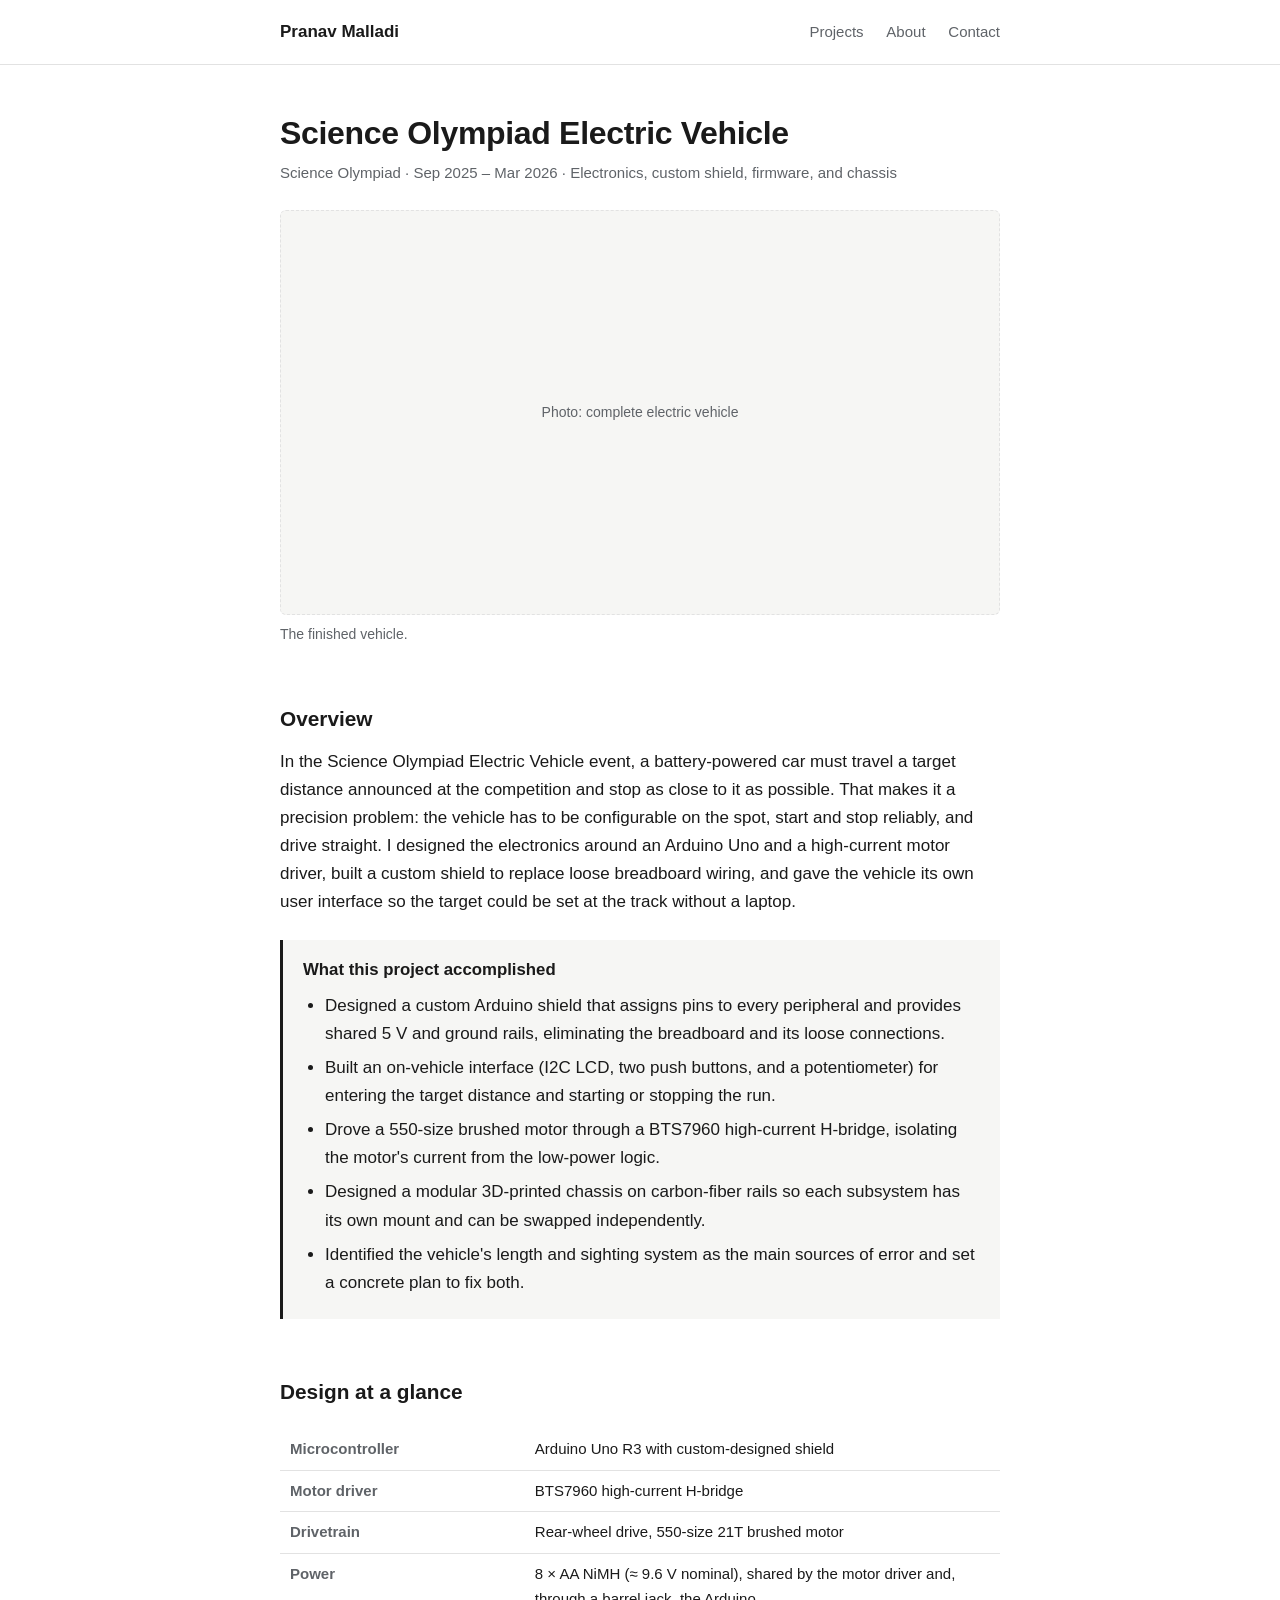
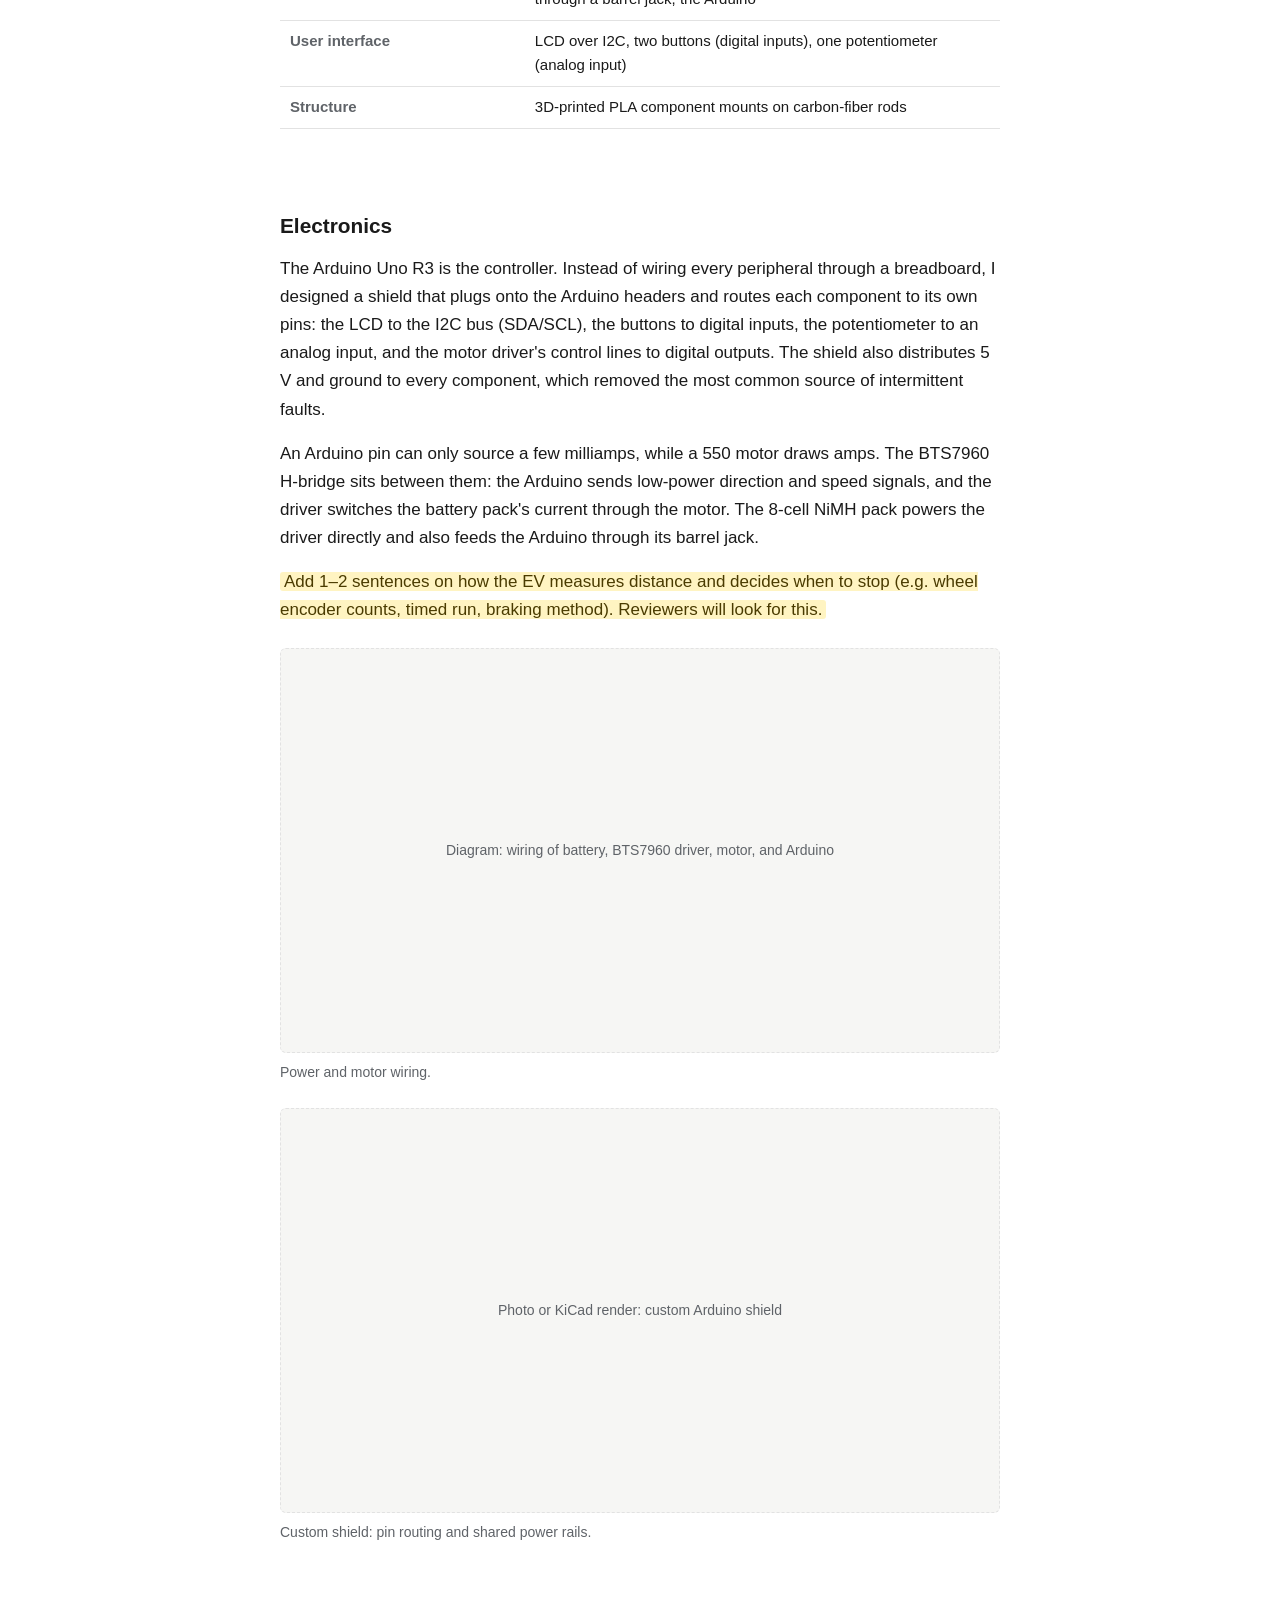
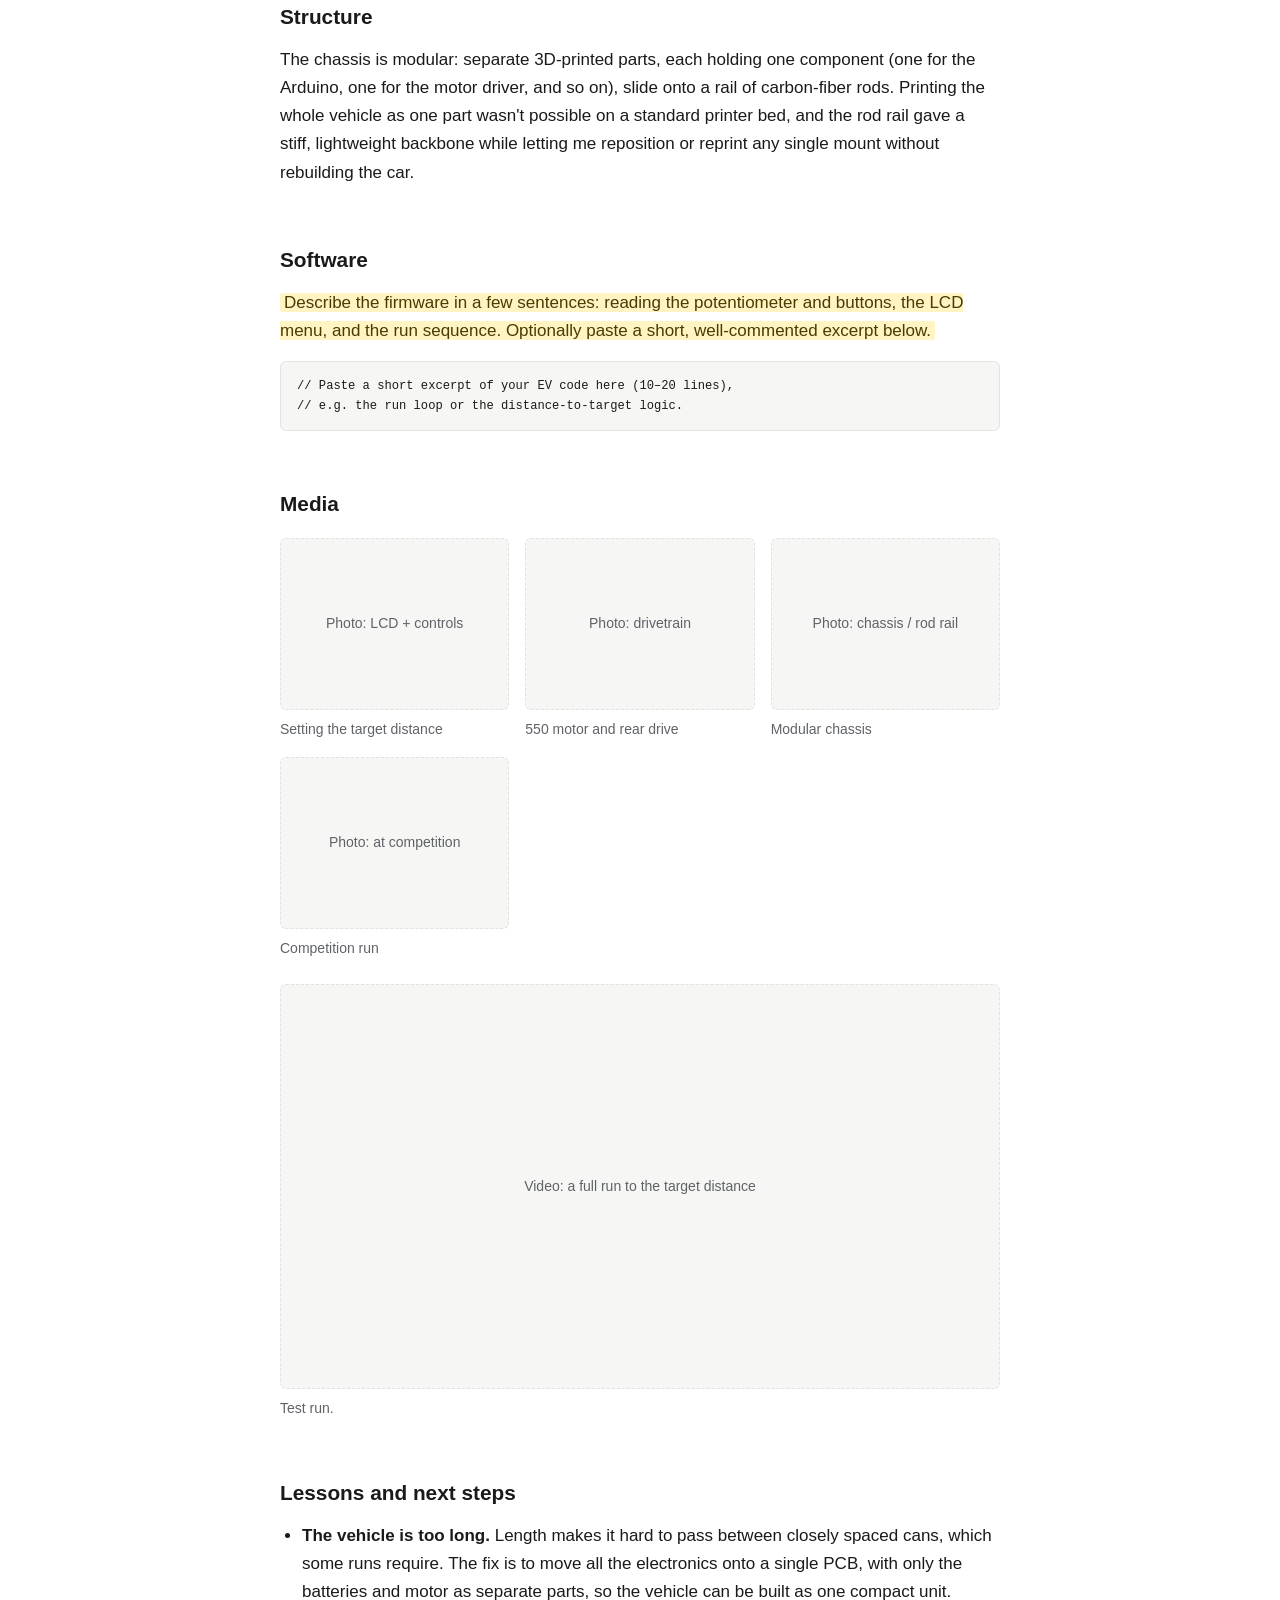
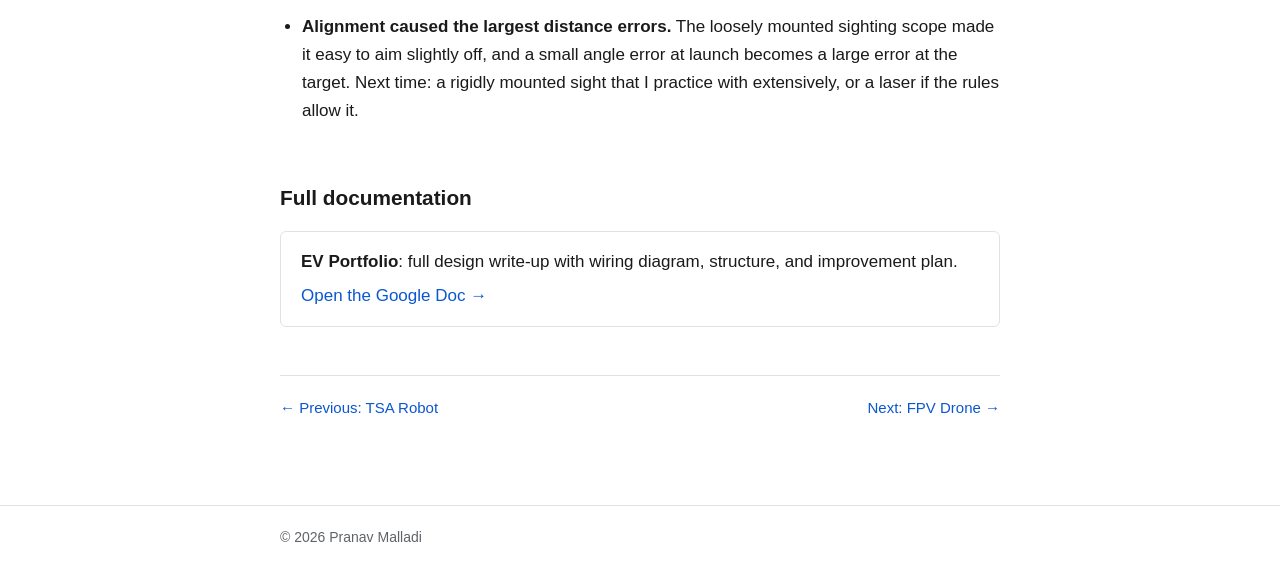
==== electric-vehicle.html @ 04c75e45 "Update electric-vehicle.html" ====
<!DOCTYPE html>
<html lang="en">
<head>
  <meta charset="UTF-8">
  <meta name="viewport" content="width=device-width, initial-scale=1">
  <title>Science Olympiad Electric Vehicle — Pranav Malladi</title>
  <meta name="description" content="A distance-targeting electric vehicle with a custom Arduino shield and BTS7960 motor driver.">
  <link rel="stylesheet" href="style.css">
</head>
<body>

<header class="site-header">
  <div class="inner">
    <a class="site-name" href="../index.html">Pranav Malladi</a>
    <nav class="site-nav">
      <a href="../index.html#projects">Projects</a>
      <a href="../index.html#about">About</a>
      <a href="../index.html#contact">Contact</a>
    </nav>
  </div>
</header>

<main>

  <h1>Science Olympiad Electric Vehicle</h1>
  <div class="meta">Science Olympiad · Sep 2025 – Mar 2026 · Electronics, custom shield, firmware, and chassis</div>

  <!-- HERO IMAGE: replace the placeholder div with
       <img src="../assets/electric-vehicle/ev-final.jpg" alt="Electric vehicle on the track"> -->
  <figure>
    <div class="placeholder">Photo: complete electric vehicle</div>
    <figcaption>The finished vehicle.</figcaption>
  </figure>

  <h2>Overview</h2>
  <p>
    In the Science Olympiad Electric Vehicle event, a battery-powered car must travel a target
    distance announced at the competition and stop as close to it as possible. That makes it a
    precision problem: the vehicle has to be configurable on the spot, start and stop reliably, and
    drive straight. I designed the electronics around an Arduino Uno and a high-current motor
    driver, built a custom shield to replace loose breadboard wiring, and gave the vehicle its own
    user interface so the target could be set at the track without a laptop.
  </p>

  <div class="results">
    <h3>What this project accomplished</h3>
    <ul>
      <li>Designed a custom Arduino shield that assigns pins to every peripheral and provides shared 5 V and ground rails, eliminating the breadboard and its loose connections.</li>
      <li>Built an on-vehicle interface (I2C LCD, two push buttons, and a potentiometer) for entering the target distance and starting or stopping the run.</li>
      <li>Drove a 550-size brushed motor through a BTS7960 high-current H-bridge, isolating the motor's current from the low-power logic.</li>
      <li>Designed a modular 3D-printed chassis on carbon-fiber rails so each subsystem has its own mount and can be swapped independently.</li>
      <li>Identified the vehicle's length and sighting system as the main sources of error and set a concrete plan to fix both.</li>
    </ul>
  </div>

  <h2>Design at a glance</h2>
  <div class="table-wrap">
    <table>
      <tr><th>Microcontroller</th><td>Arduino Uno R3 with custom-designed shield</td></tr>
      <tr><th>Motor driver</th><td>BTS7960 high-current H-bridge</td></tr>
      <tr><th>Drivetrain</th><td>Rear-wheel drive, 550-size 21T brushed motor</td></tr>
      <tr><th>Power</th><td>8 × AA NiMH (≈ 9.6 V nominal), shared by the motor driver and, through a barrel jack, the Arduino</td></tr>
      <tr><th>User interface</th><td>LCD over I2C, two buttons (digital inputs), one potentiometer (analog input)</td></tr>
      <tr><th>Structure</th><td>3D-printed PLA component mounts on carbon-fiber rods</td></tr>
    </table>
  </div>

  <h2>Electronics</h2>
  <p>
    The Arduino Uno R3 is the controller. Instead of wiring every peripheral through a breadboard,
    I designed a shield that plugs onto the Arduino headers and routes each component to its own
    pins: the LCD to the I2C bus (SDA/SCL), the buttons to digital inputs, the potentiometer to an
    analog input, and the motor driver's control lines to digital outputs. The shield also
    distributes 5 V and ground to every component, which removed the most common source of
    intermittent faults.
  </p>
  <p>
    An Arduino pin can only source a few milliamps, while a 550 motor draws amps. The BTS7960
    H-bridge sits between them: the Arduino sends low-power direction and speed signals, and the
    driver switches the battery pack's current through the motor. The 8-cell NiMH pack powers the
    driver directly and also feeds the Arduino through its barrel jack.
  </p>
  <p>
    <span class="todo">Add 1–2 sentences on how the EV measures distance and decides when to stop (e.g. wheel encoder counts, timed run, braking method). Reviewers will look for this.</span>
  </p>

  <!-- Replace with <img src="../assets/electric-vehicle/wiring-diagram.png" alt="Wiring diagram: battery, BTS7960, motor, Arduino"> -->
  <figure>
    <div class="placeholder">Diagram: wiring of battery, BTS7960 driver, motor, and Arduino</div>
    <figcaption>Power and motor wiring.</figcaption>
  </figure>

  <!-- Replace with <img src="../assets/electric-vehicle/custom-shield.jpg" alt="Custom Arduino shield"> -->
  <figure>
    <div class="placeholder">Photo or KiCad render: custom Arduino shield</div>
    <figcaption>Custom shield: pin routing and shared power rails.</figcaption>
  </figure>

  <h2>Structure</h2>
  <p>
    The chassis is modular: separate 3D-printed parts, each holding one component (one for the
    Arduino, one for the motor driver, and so on), slide onto a rail of carbon-fiber rods. Printing
    the whole vehicle as one part wasn't possible on a standard printer bed, and the rod rail gave a
    stiff, lightweight backbone while letting me reposition or reprint any single mount without
    rebuilding the car.
  </p>

  <h2>Software</h2>
  <p>
    <span class="todo">Describe the firmware in a few sentences: reading the potentiometer and buttons, the LCD menu, and the run sequence. Optionally paste a short, well-commented excerpt below.</span>
  </p>
<pre><code>// Paste a short excerpt of your EV code here (10–20 lines),
// e.g. the run loop or the distance-to-target logic.</code></pre>

  <h2>Media</h2>
  <!-- Replace each placeholder div with an <img> tag, e.g.
       <img src="../assets/electric-vehicle/lcd.jpg" alt="LCD showing target distance"> -->
  <div class="gallery">
    <figure><div class="placeholder square">Photo: LCD + controls</div><figcaption>Setting the target distance</figcaption></figure>
    <figure><div class="placeholder square">Photo: drivetrain</div><figcaption>550 motor and rear drive</figcaption></figure>
    <figure><div class="placeholder square">Photo: chassis / rod rail</div><figcaption>Modular chassis</figcaption></figure>
    <figure><div class="placeholder square">Photo: at competition</div><figcaption>Competition run</figcaption></figure>
  </div>

  <!-- VIDEO: use ONE of these, then delete the placeholder div.
       <div class="video-embed"><iframe src="https://www.youtube.com/embed/VIDEO_ID" title="EV run" allowfullscreen></iframe></div>
       <video src="../assets/electric-vehicle/run.mp4" controls></video> -->
  <figure>
    <div class="placeholder">Video: a full run to the target distance</div>
    <figcaption>Test run.</figcaption>
  </figure>

  <h2>Lessons and next steps</h2>
  <ul>
    <li><strong>The vehicle is too long.</strong> Length makes it hard to pass between closely spaced
      cans, which some runs require. The fix is to move all the electronics onto a single PCB, with
      only the batteries and motor as separate parts, so the vehicle can be built as one compact unit.</li>
    <li><strong>Alignment caused the largest distance errors.</strong> The loosely mounted sighting
      scope made it easy to aim slightly off, and a small angle error at launch becomes a large error
      at the target. Next time: a rigidly mounted sight that I practice with extensively, or a laser
      if the rules allow it.</li>
  </ul>

  <h2>Full documentation</h2>
  <div class="doc-link">
    <p><strong>EV Portfolio</strong>: full design write-up with wiring diagram, structure, and improvement plan.</p>
    <a href="https://docs.google.com/document/d/1HGSe8SgT4Edh1rPyVpZAmQjP7L8qxF_pMubZr-tzyq8/edit?usp=sharing" target="_blank" rel="noopener">Open the Google Doc →</a>
  </div>

  <nav class="page-nav">
    <a href="tsa-robot.html">← Previous: TSA Robot</a>
    <a href="fpv-drone.html">Next: FPV Drone →</a>
  </nav>

</main>

<footer class="site-footer">
  <div class="inner">© 2026 Pranav Malladi</div>
</footer>

</body>
</html>
---- style.css ----
/* ==========================================================
   Portfolio stylesheet — minimalist, content first.
   Change the colors and fonts here; every page uses this file.
   ========================================================== */

:root {
  --text: #1a1a1a;
  --muted: #5f6368;
  --line: #e2e2e2;
  --bg: #ffffff;
  --bg-soft: #f6f6f4;
  --link: #0b57d0;
  --max: 760px;               /* reading width */
  --font: -apple-system, BlinkMacSystemFont, "Segoe UI", Roboto, "Helvetica Neue", Arial, sans-serif;
  --mono: ui-monospace, SFMono-Regular, Menlo, Consolas, monospace;
}

@media (prefers-color-scheme: dark) {
  :root {
    --text: #e8e8e6;
    --muted: #a0a4a8;
    --line: #34363a;
    --bg: #121314;
    --bg-soft: #1b1c1e;
    --link: #8ab4f8;
  }
}

* { box-sizing: border-box; }

html { -webkit-text-size-adjust: 100%; }

body {
  margin: 0;
  background: var(--bg);
  color: var(--text);
  font-family: var(--font);
  font-size: 17px;
  line-height: 1.65;
}

main, .site-header .inner, .site-footer .inner {
  max-width: var(--max);
  margin: 0 auto;
  padding: 0 20px;
}

a { color: var(--link); text-decoration: none; }
a:hover { text-decoration: underline; }

img, video, iframe { max-width: 100%; display: block; }

/* ---------- Header / nav ---------- */
.site-header { border-bottom: 1px solid var(--line); }
.site-header .inner {
  display: flex;
  flex-wrap: wrap;
  justify-content: space-between;
  align-items: baseline;
  gap: 8px 24px;
  padding-top: 18px;
  padding-bottom: 18px;
}
.site-name { font-weight: 600; color: var(--text); }
.site-nav a { margin-left: 18px; color: var(--muted); font-size: 15px; }
.site-nav a:first-child { margin-left: 0; }
.site-nav a:hover { color: var(--text); }

/* ---------- Typography ---------- */
h1 { font-size: 2rem; line-height: 1.25; margin: 48px 0 8px; letter-spacing: -0.01em; }
h2 { font-size: 1.3rem; margin: 48px 0 12px; padding-top: 8px; }
h3 { font-size: 1.05rem; margin: 28px 0 8px; }
p { margin: 0 0 16px; }
ul, ol { padding-left: 22px; margin: 0 0 16px; }
li { margin-bottom: 6px; }
strong { font-weight: 600; }

.lede { font-size: 1.1rem; color: var(--muted); margin-bottom: 24px; }
.meta { color: var(--muted); font-size: 15px; margin-bottom: 24px; }
.muted { color: var(--muted); }
.small { font-size: 14px; }

section { scroll-margin-top: 16px; }

/* ---------- Project list (home page) ---------- */
.project {
  padding: 24px 0;
  border-top: 1px solid var(--line);
}
.project:last-child { border-bottom: 1px solid var(--line); }
.project h3 { margin: 0 0 4px; font-size: 1.15rem; }
.project h3 a { color: var(--text); }
.project .meta { margin-bottom: 10px; }
.project p { margin-bottom: 10px; }

.tags { list-style: none; padding: 0; margin: 8px 0 0; display: flex; flex-wrap: wrap; gap: 6px; }
.tags li {
  margin: 0;
  font-size: 13px;
  font-family: var(--mono);
  color: var(--muted);
  border: 1px solid var(--line);
  border-radius: 4px;
  padding: 1px 8px;
}

/* ---------- Tables ---------- */
table { width: 100%; border-collapse: collapse; margin: 8px 0 24px; font-size: 15px; }
th, td { text-align: left; vertical-align: top; padding: 8px 10px; border-bottom: 1px solid var(--line); }
th { font-weight: 600; width: 34%; color: var(--muted); }
.table-wrap { overflow-x: auto; }

/* ---------- Key results box ---------- */
.results {
  background: var(--bg-soft);
  border-left: 3px solid var(--text);
  padding: 16px 20px;
  margin: 24px 0;
}
.results h3 { margin-top: 0; }
.results ul { margin-bottom: 0; }

/* ---------- Iteration list ---------- */
.iteration { border-top: 1px solid var(--line); padding-top: 4px; }

/* ---------- Media + placeholders ---------- */
figure { margin: 24px 0; }
figcaption { font-size: 14px; color: var(--muted); margin-top: 8px; }

.gallery {
  display: grid;
  grid-template-columns: repeat(auto-fill, minmax(220px, 1fr));
  gap: 16px;
  margin: 16px 0 24px;
}
.gallery figure { margin: 0; }

/* Delete the .placeholder div and paste your <img>/<video> in its place */
.placeholder {
  aspect-ratio: 16 / 9;
  display: flex;
  align-items: center;
  justify-content: center;
  text-align: center;
  padding: 16px;
  border: 1.5px dashed var(--line);
  border-radius: 6px;
  background: var(--bg-soft);
  color: var(--muted);
  font-size: 14px;
}
.placeholder.square { aspect-ratio: 4 / 3; }

.media-frame img, .media-frame video, figure > img, figure > video { width: 100%; height: auto; border-radius: 6px; }

.video-embed { position: relative; aspect-ratio: 16 / 9; }
.video-embed iframe { position: absolute; inset: 0; width: 100%; height: 100%; border: 0; border-radius: 6px; }

/* ---------- Code ---------- */
pre {
  background: var(--bg-soft);
  border: 1px solid var(--line);
  border-radius: 6px;
  padding: 14px 16px;
  overflow-x: auto;
  font-size: 13.5px;
  line-height: 1.5;
}
code { font-family: var(--mono); font-size: 0.9em; }

/* ---------- Documentation link block ---------- */
.doc-link {
  border: 1px solid var(--line);
  border-radius: 6px;
  padding: 16px 20px;
  margin: 16px 0 32px;
}
.doc-link p { margin-bottom: 6px; }

/* ---------- Placeholder text you still need to fill in ---------- */
.todo { background: #fff4c2; color: #4a3b00; padding: 0 4px; border-radius: 3px; }
@media (prefers-color-scheme: dark) { .todo { background: #4a3b00; color: #fff4c2; } }

/* ---------- Page nav (prev / next) ---------- */
.page-nav {
  display: flex;
  justify-content: space-between;
  gap: 16px;
  border-top: 1px solid var(--line);
  padding: 20px 0;
  margin-top: 48px;
  font-size: 15px;
}

/* ---------- Footer ---------- */
.site-footer { border-top: 1px solid var(--line); margin-top: 64px; }
.site-footer .inner { padding-top: 20px; padding-bottom: 32px; color: var(--muted); font-size: 14px; }

@media (max-width: 520px) {
  body { font-size: 16px; }
  h1 { font-size: 1.6rem; margin-top: 32px; }
  th { width: 40%; }
}
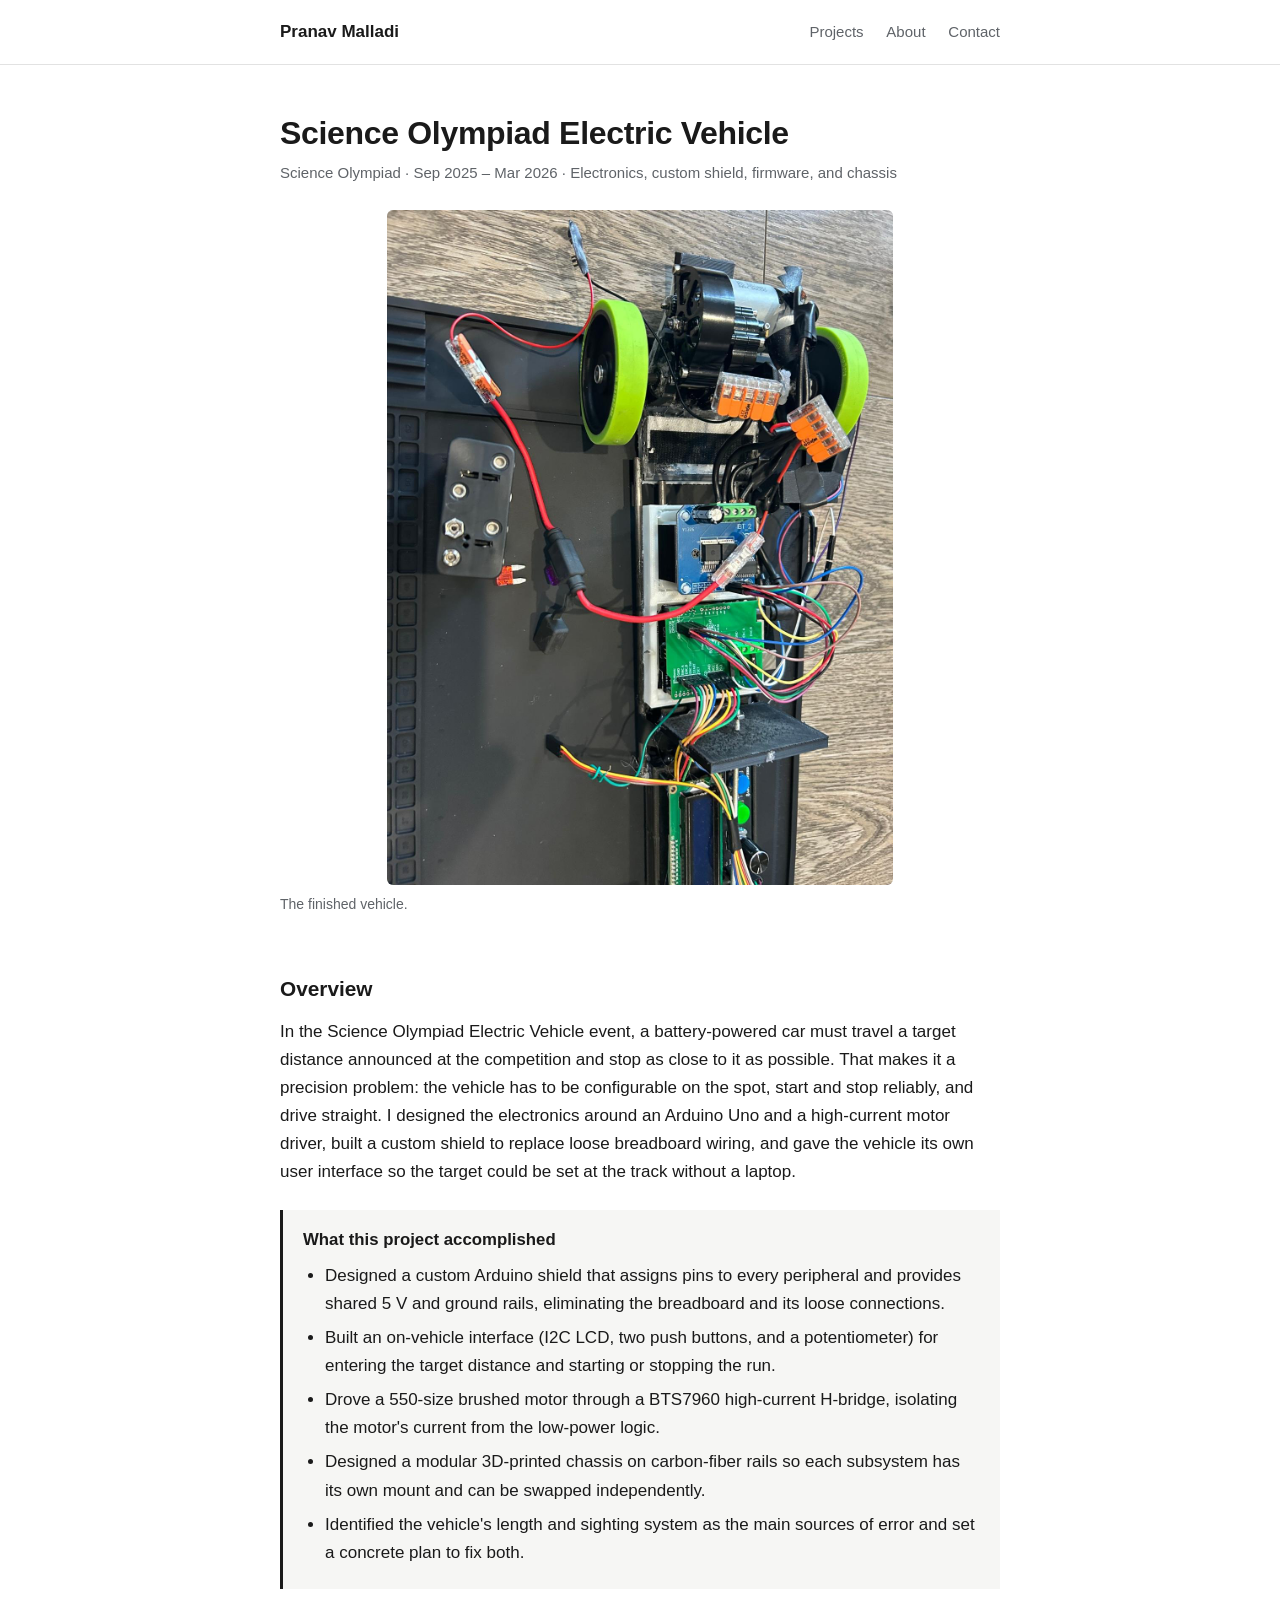
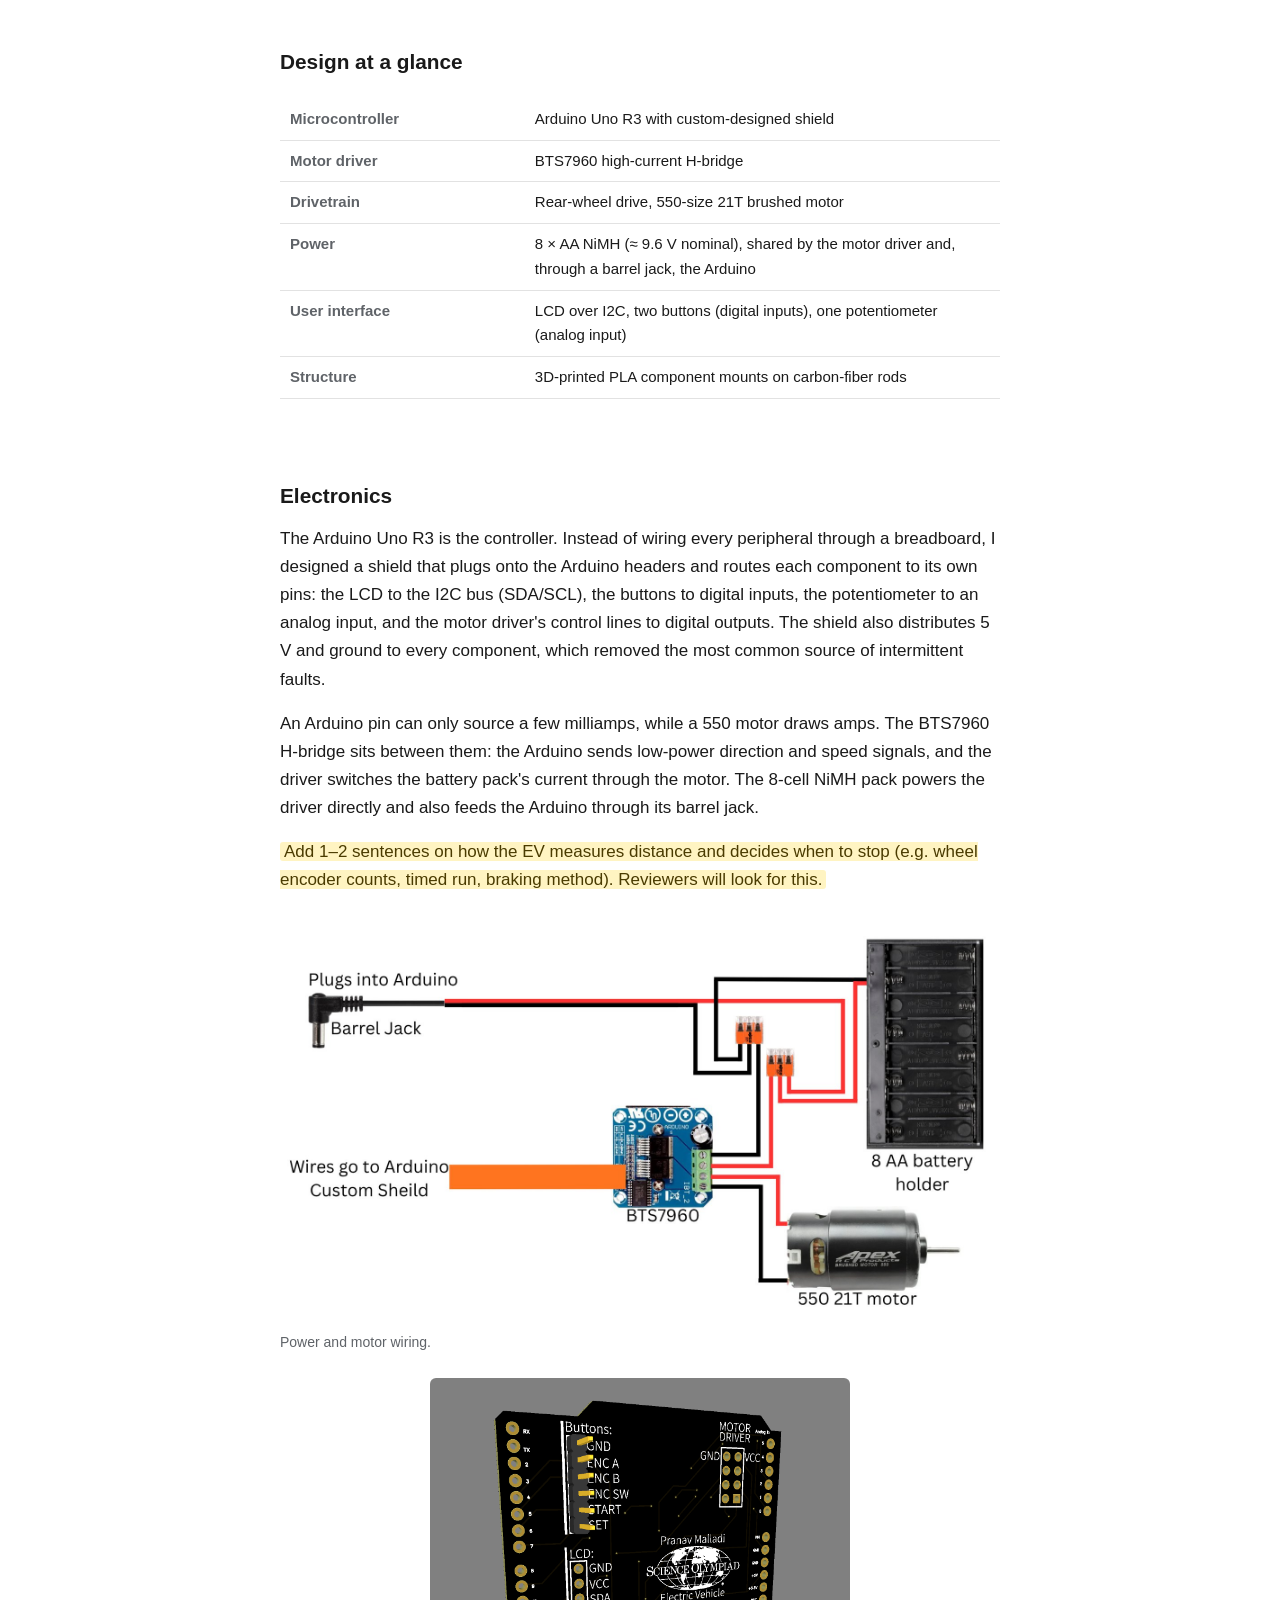
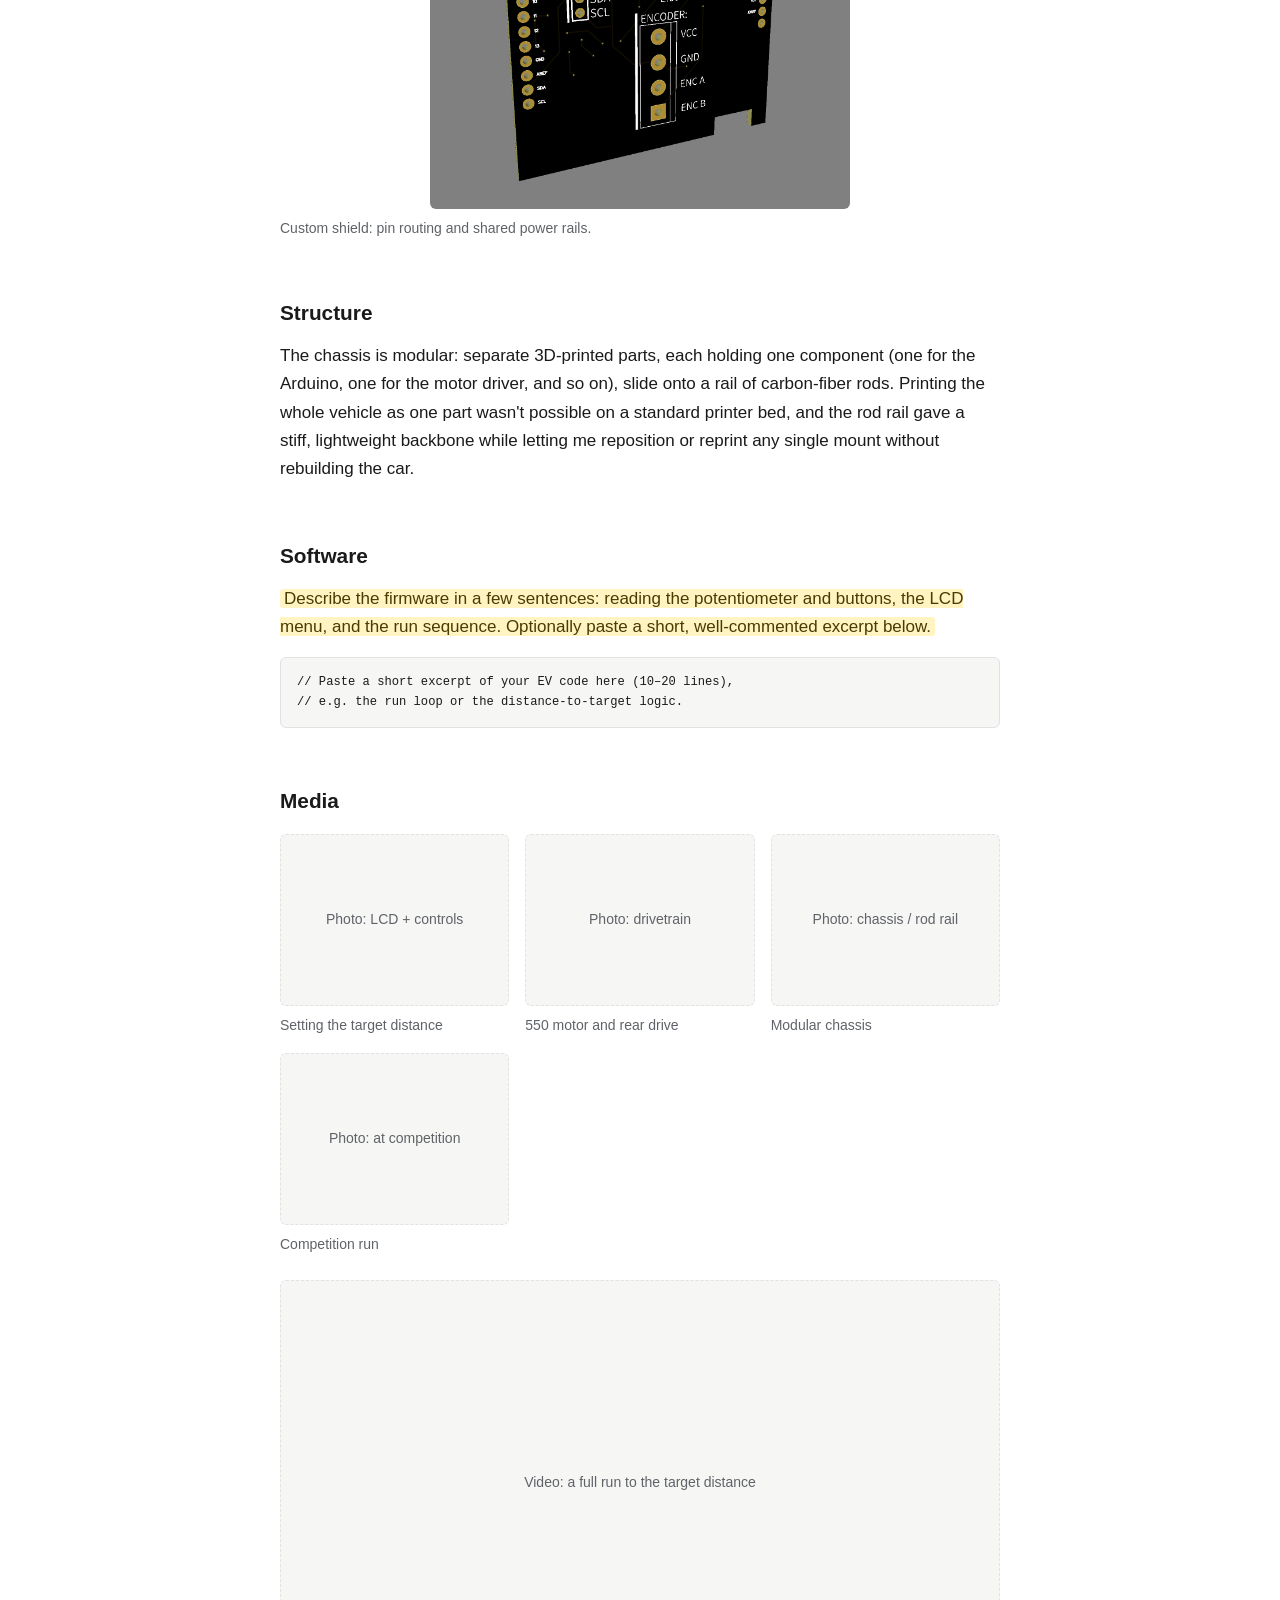
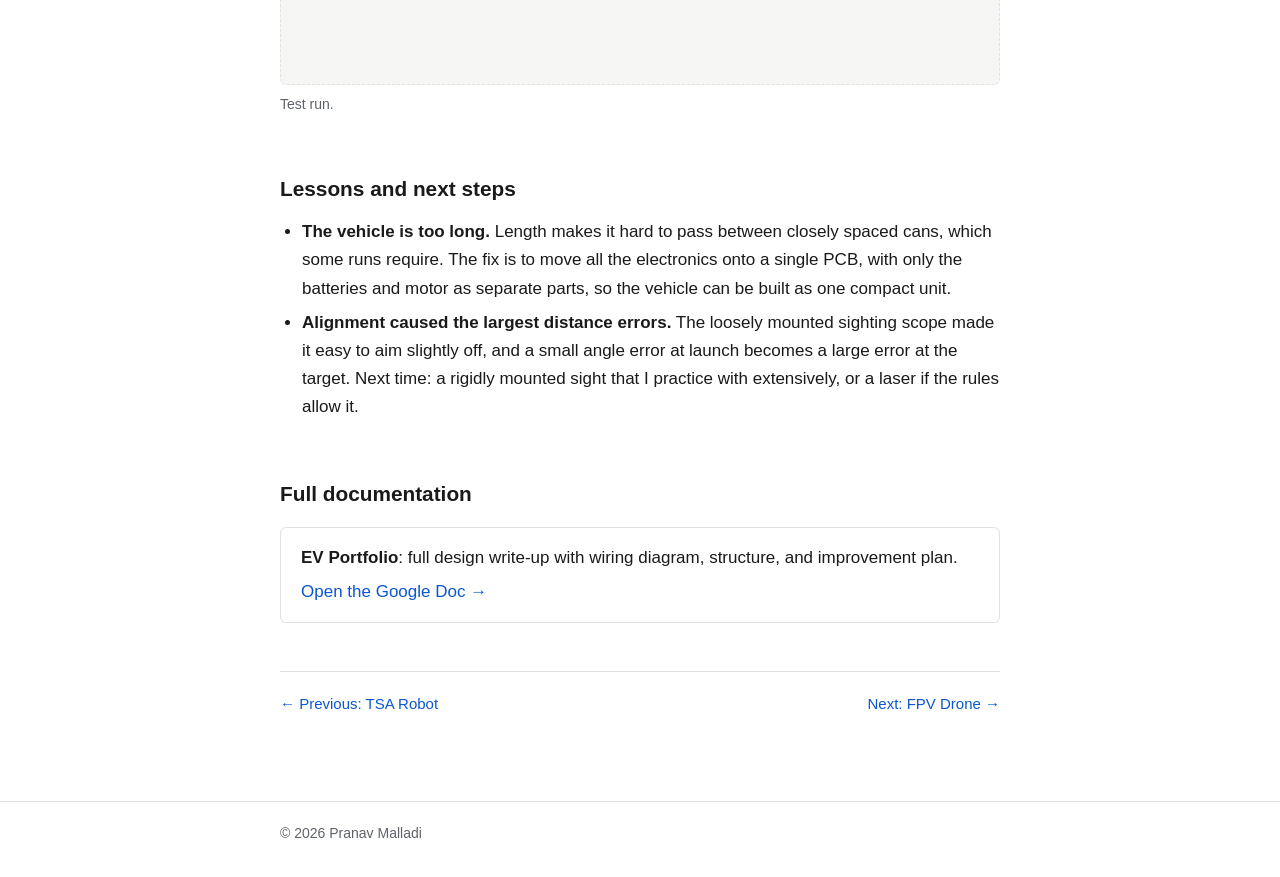
==== commit 273bec49: "Place images on project pages and fix asset/link paths" ====
--- a/electric-vehicle.html
+++ b/electric-vehicle.html
@@ -11,11 +11,11 @@
 
 <header class="site-header">
   <div class="inner">
-    <a class="site-name" href="../index.html">Pranav Malladi</a>
+    <a class="site-name" href="index.html">Pranav Malladi</a>
     <nav class="site-nav">
-      <a href="../index.html#projects">Projects</a>
-      <a href="../index.html#about">About</a>
-      <a href="../index.html#contact">Contact</a>
+      <a href="index.html#projects">Projects</a>
+      <a href="index.html#about">About</a>
+      <a href="index.html#contact">Contact</a>
     </nav>
   </div>
 </header>
@@ -25,10 +25,8 @@
   <h1>Science Olympiad Electric Vehicle</h1>
   <div class="meta">Science Olympiad · Sep 2025 – Mar 2026 · Electronics, custom shield, firmware, and chassis</div>
 
-  <!-- HERO IMAGE: replace the placeholder div with
-       <img src="../assets/electric-vehicle/ev-final.jpg" alt="Electric vehicle on the track"> -->
   <figure>
-    <div class="placeholder">Photo: complete electric vehicle</div>
+    <img src="assets/ev-final.jpg" alt="The electric vehicle: Arduino with custom shield, BTS7960 driver, and 550 motor on a carbon-fiber rod chassis">
     <figcaption>The finished vehicle.</figcaption>
   </figure>
 
@@ -84,15 +82,13 @@
     <span class="todo">Add 1–2 sentences on how the EV measures distance and decides when to stop (e.g. wheel encoder counts, timed run, braking method). Reviewers will look for this.</span>
   </p>
 
-  <!-- Replace with <img src="../assets/electric-vehicle/wiring-diagram.png" alt="Wiring diagram: battery, BTS7960, motor, Arduino"> -->
   <figure>
-    <div class="placeholder">Diagram: wiring of battery, BTS7960 driver, motor, and Arduino</div>
+    <img src="assets/ev-wiring-diagram.jpg" alt="Wiring diagram: 8 AA battery holder feeding the BTS7960 driver and the Arduino barrel jack; BTS7960 driving the 550 21T motor">
     <figcaption>Power and motor wiring.</figcaption>
   </figure>
 
-  <!-- Replace with <img src="../assets/electric-vehicle/custom-shield.jpg" alt="Custom Arduino shield"> -->
   <figure>
-    <div class="placeholder">Photo or KiCad render: custom Arduino shield</div>
+    <img src="assets/ev-custom-shield.png" alt="KiCad render of the custom Arduino shield with headers for buttons, LCD, motor driver, and encoder" style="max-width:420px;margin:0 auto;">
     <figcaption>Custom shield: pin routing and shared power rails.</figcaption>
   </figure>
 
@@ -114,7 +110,7 @@
 
   <h2>Media</h2>
   <!-- Replace each placeholder div with an <img> tag, e.g.
-       <img src="../assets/electric-vehicle/lcd.jpg" alt="LCD showing target distance"> -->
+       <img src="assets/ev-lcd.jpg" alt="LCD showing target distance"> -->
   <div class="gallery">
     <figure><div class="placeholder square">Photo: LCD + controls</div><figcaption>Setting the target distance</figcaption></figure>
     <figure><div class="placeholder square">Photo: drivetrain</div><figcaption>550 motor and rear drive</figcaption></figure>
@@ -124,7 +120,7 @@
 
   <!-- VIDEO: use ONE of these, then delete the placeholder div.
        <div class="video-embed"><iframe src="https://www.youtube.com/embed/VIDEO_ID" title="EV run" allowfullscreen></iframe></div>
-       <video src="../assets/electric-vehicle/run.mp4" controls></video> -->
+       <video src="assets/ev-run.mp4" controls></video> -->
   <figure>
     <div class="placeholder">Video: a full run to the target distance</div>
     <figcaption>Test run.</figcaption>
--- a/style.css
+++ b/style.css
@@ -201,3 +201,15 @@
   h1 { font-size: 1.6rem; margin-top: 32px; }
   th { width: 40%; }
 }
+
+/* Gallery images: same frame as the placeholders, whole image visible */
+.gallery figure > img, .gallery figure > a > img {
+  aspect-ratio: 4 / 3;
+  object-fit: contain;
+  background: var(--bg-soft);
+  border: 1px solid var(--line);
+}
+
+/* Keep tall (portrait) photos from filling the whole screen */
+figure > img { max-height: 75vh; width: auto; max-width: 100%; margin: 0 auto; }
+.gallery figure > img, .gallery figure > a > img { width: 100%; max-height: none; border-radius: 6px; }
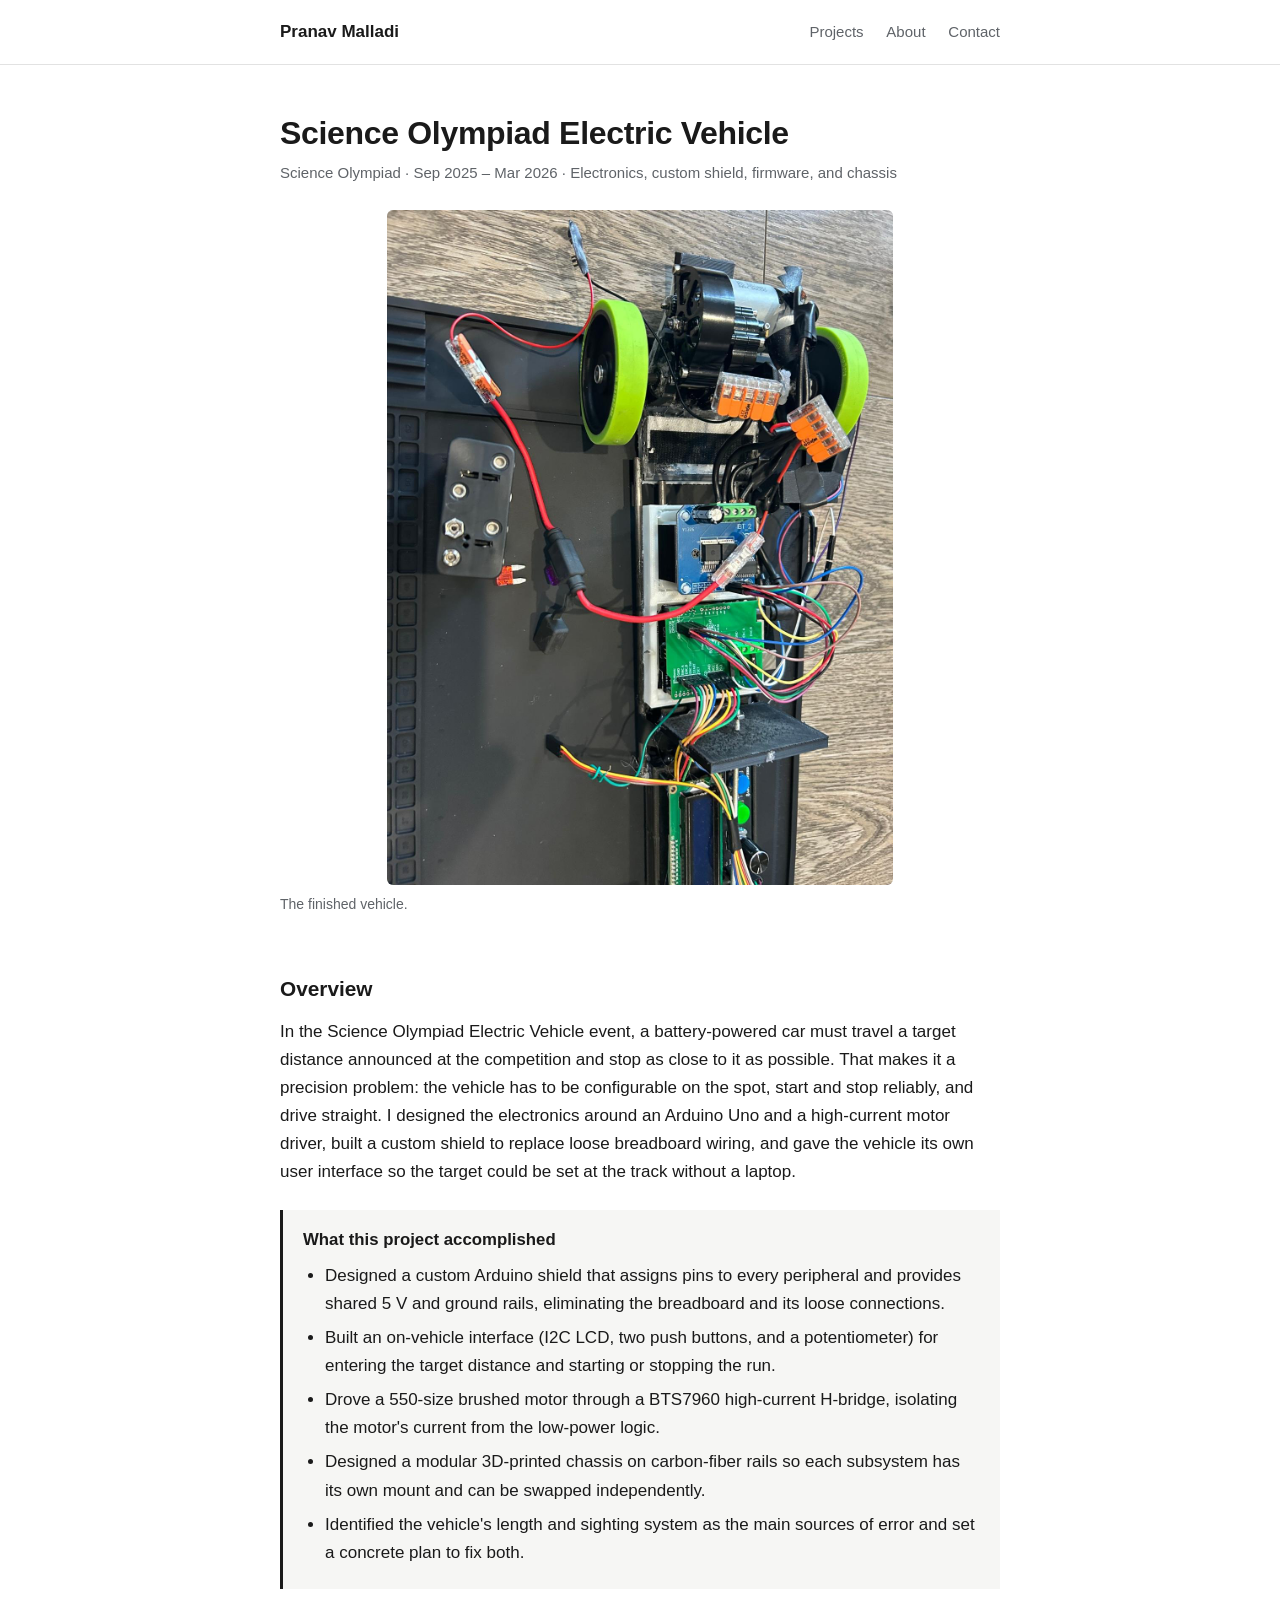
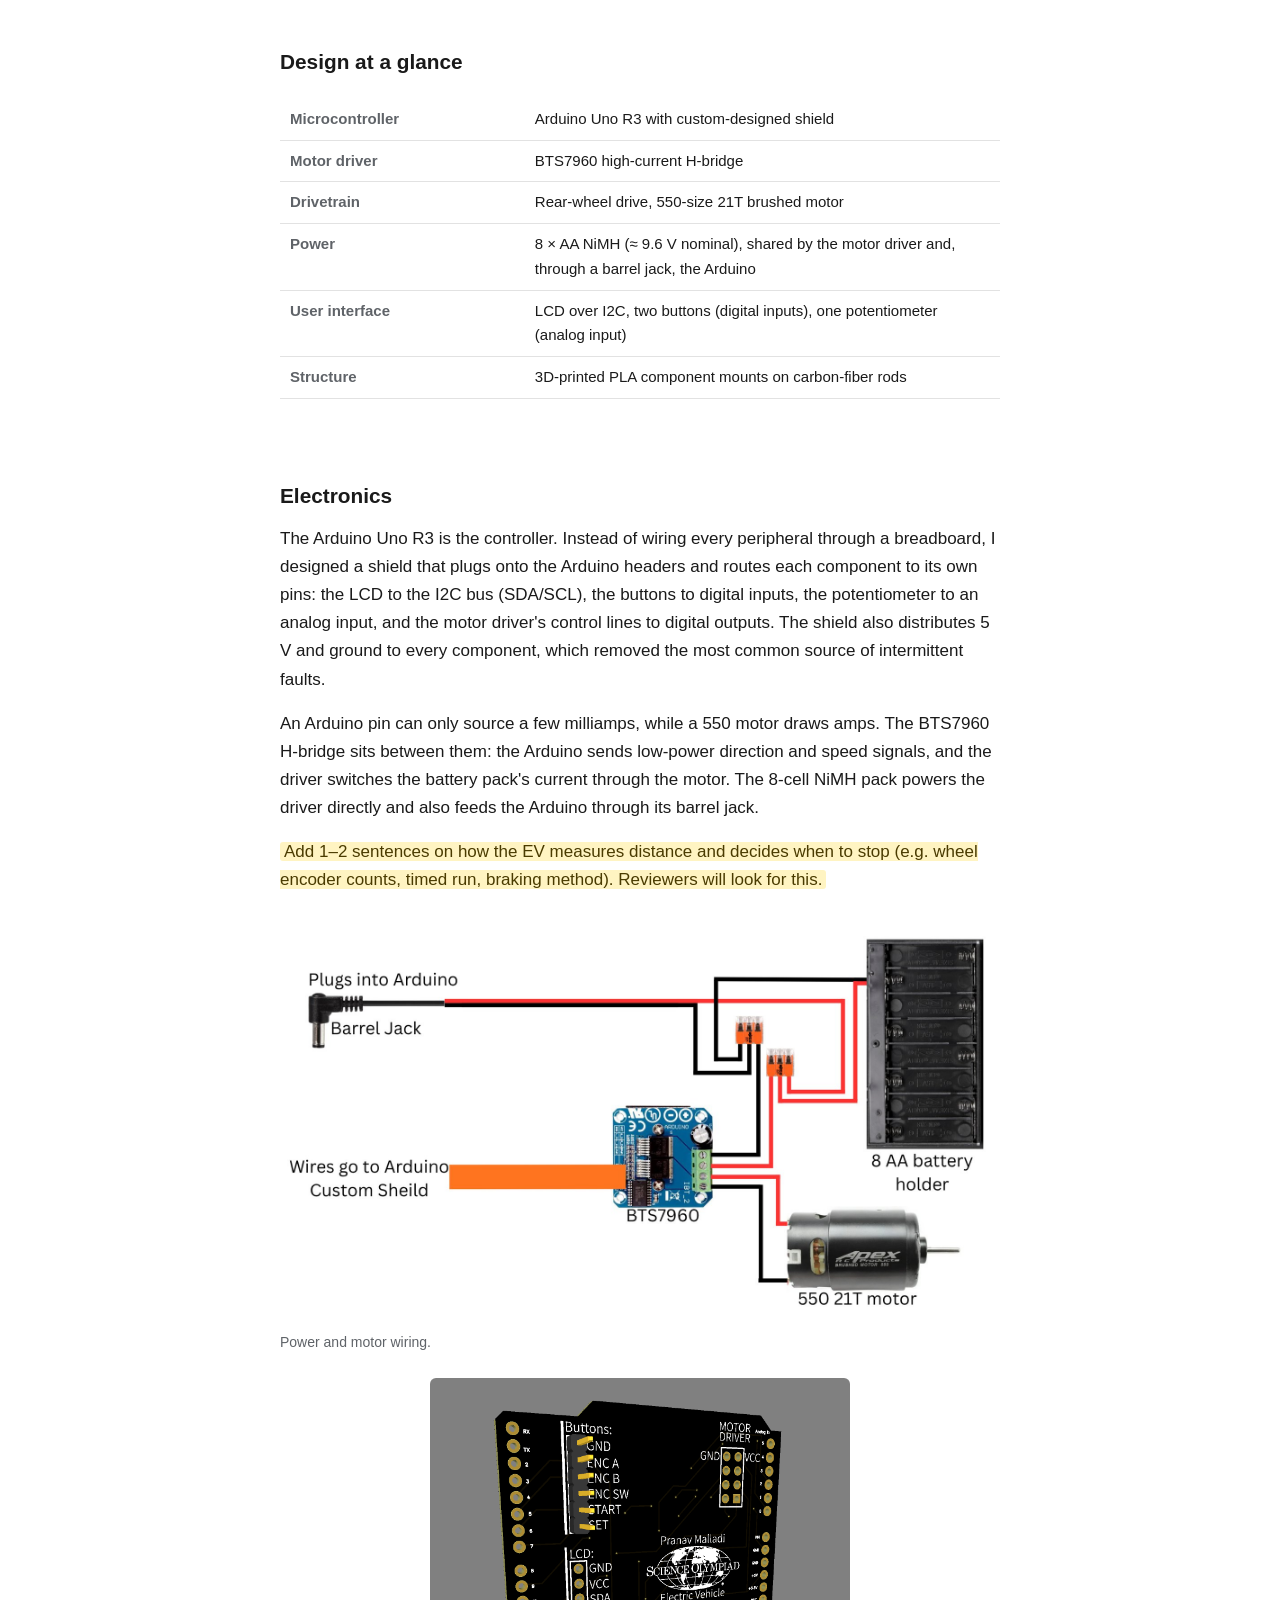
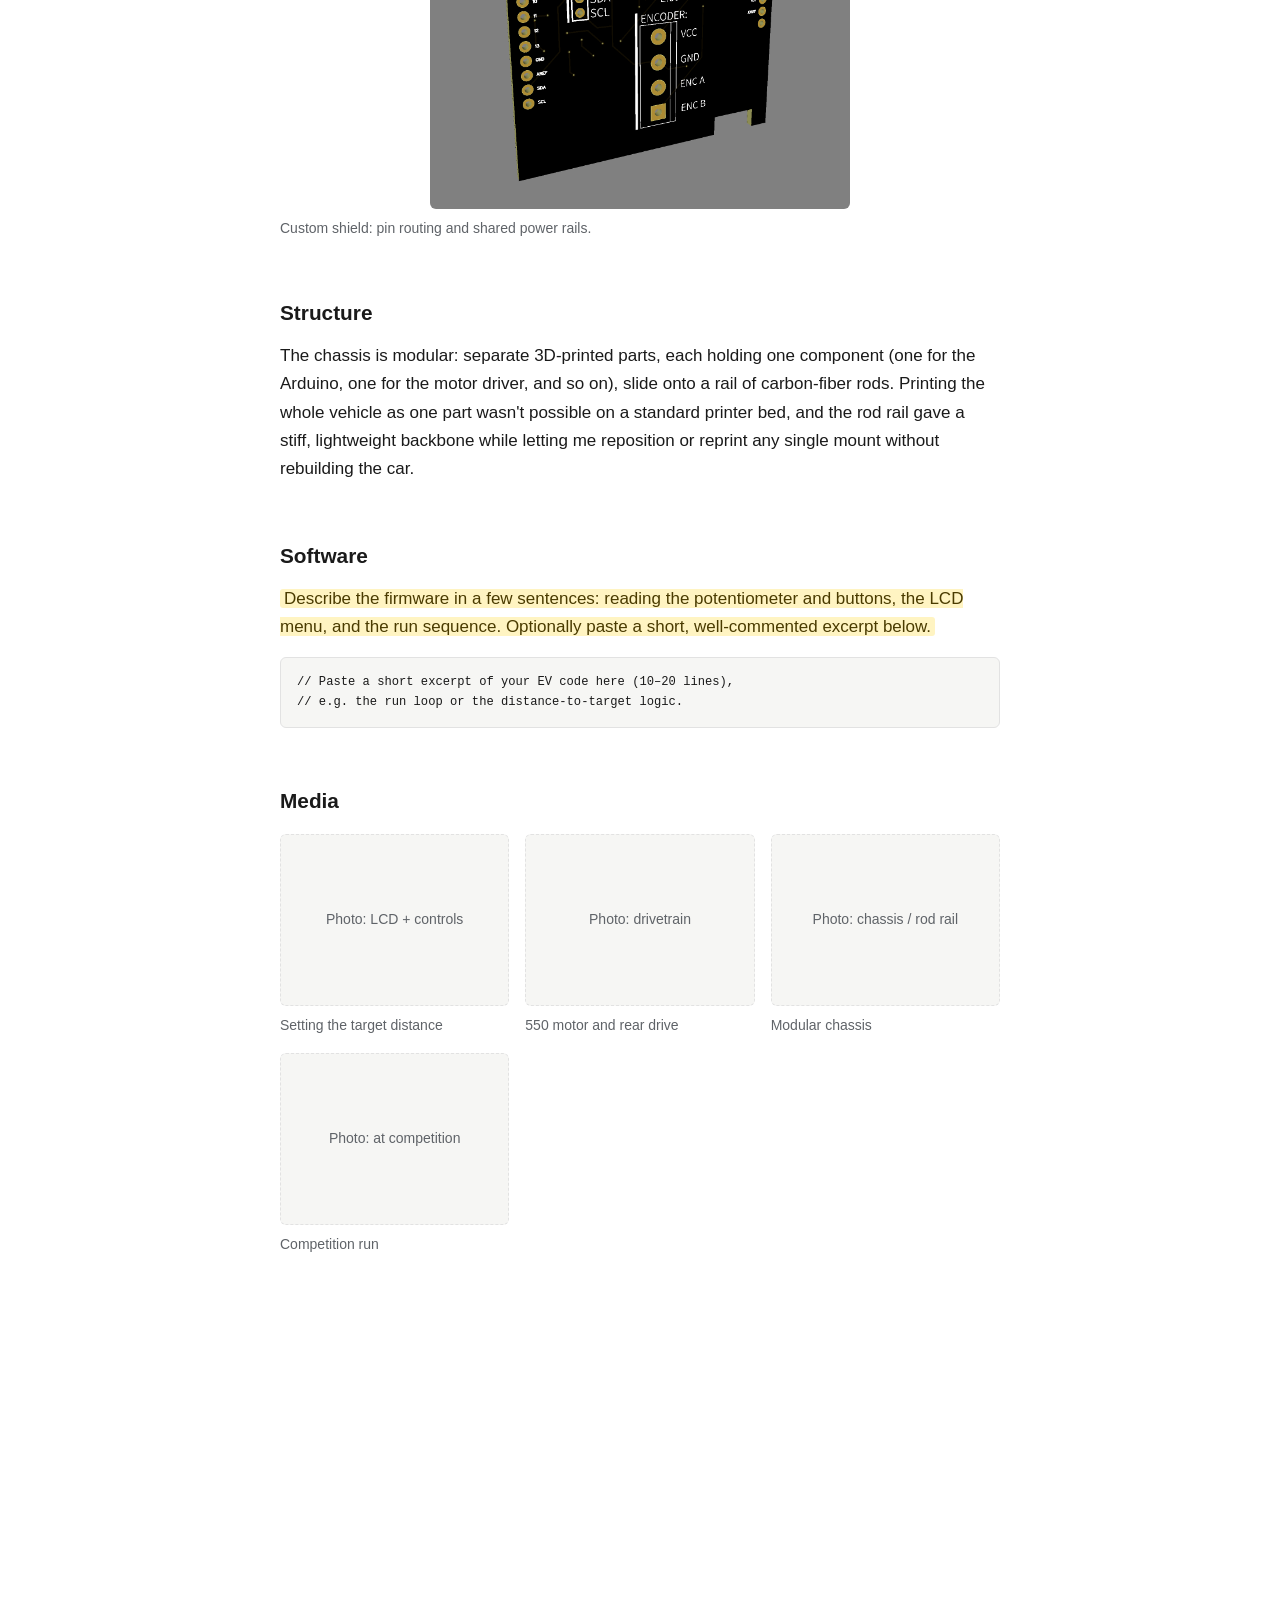
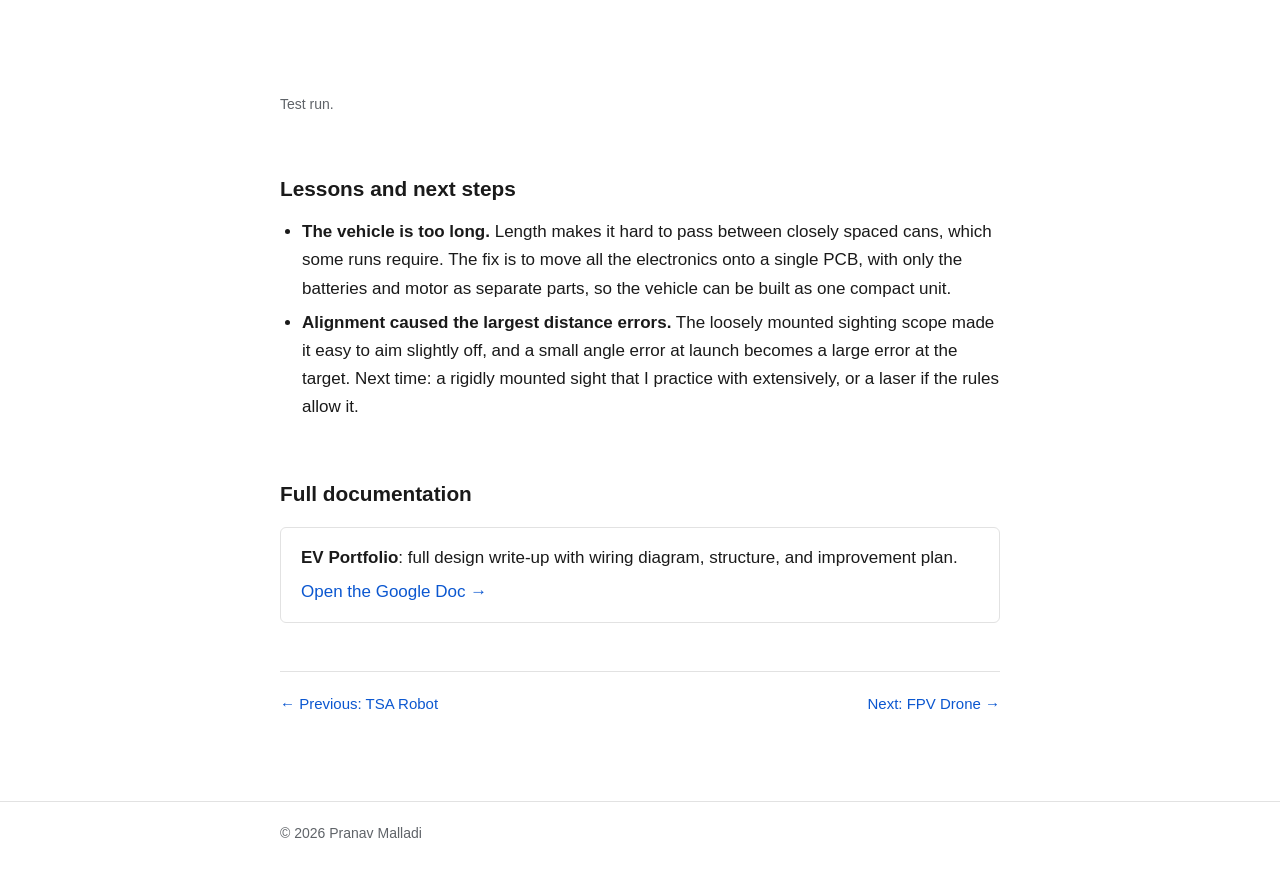
==== commit c4d0d8fc: "Embed EV video on electric vehicle page" ====
--- a/electric-vehicle.html
+++ b/electric-vehicle.html
@@ -118,11 +118,9 @@
     <figure><div class="placeholder square">Photo: at competition</div><figcaption>Competition run</figcaption></figure>
   </div>
 
-  <!-- VIDEO: use ONE of these, then delete the placeholder div.
-       <div class="video-embed"><iframe src="https://www.youtube.com/embed/VIDEO_ID" title="EV run" allowfullscreen></iframe></div>
-       <video src="assets/ev-run.mp4" controls></video> -->
+  <!-- Video is hosted on Google Drive (file is too large for a GitHub web upload). -->
   <figure>
-    <div class="placeholder">Video: a full run to the target distance</div>
+    <div class="video-embed"><iframe src="https://drive.google.com/file/d/12J76u14R3d3CRS4PexFHd349GtB0LBV0/preview" title="Electric vehicle video" allow="autoplay; fullscreen" allowfullscreen loading="lazy"></iframe></div>
     <figcaption>Test run.</figcaption>
   </figure>
 
--- a/style.css
+++ b/style.css
@@ -213,3 +213,5 @@
 /* Keep tall (portrait) photos from filling the whole screen */
 figure > img { max-height: 75vh; width: auto; max-width: 100%; margin: 0 auto; }
 .gallery figure > img, .gallery figure > a > img { width: 100%; max-height: none; border-radius: 6px; }
+.gallery.cols-2 { grid-template-columns: repeat(2, minmax(0, 1fr)); }
+@media (max-width: 520px) { .gallery.cols-2 { grid-template-columns: 1fr; } }
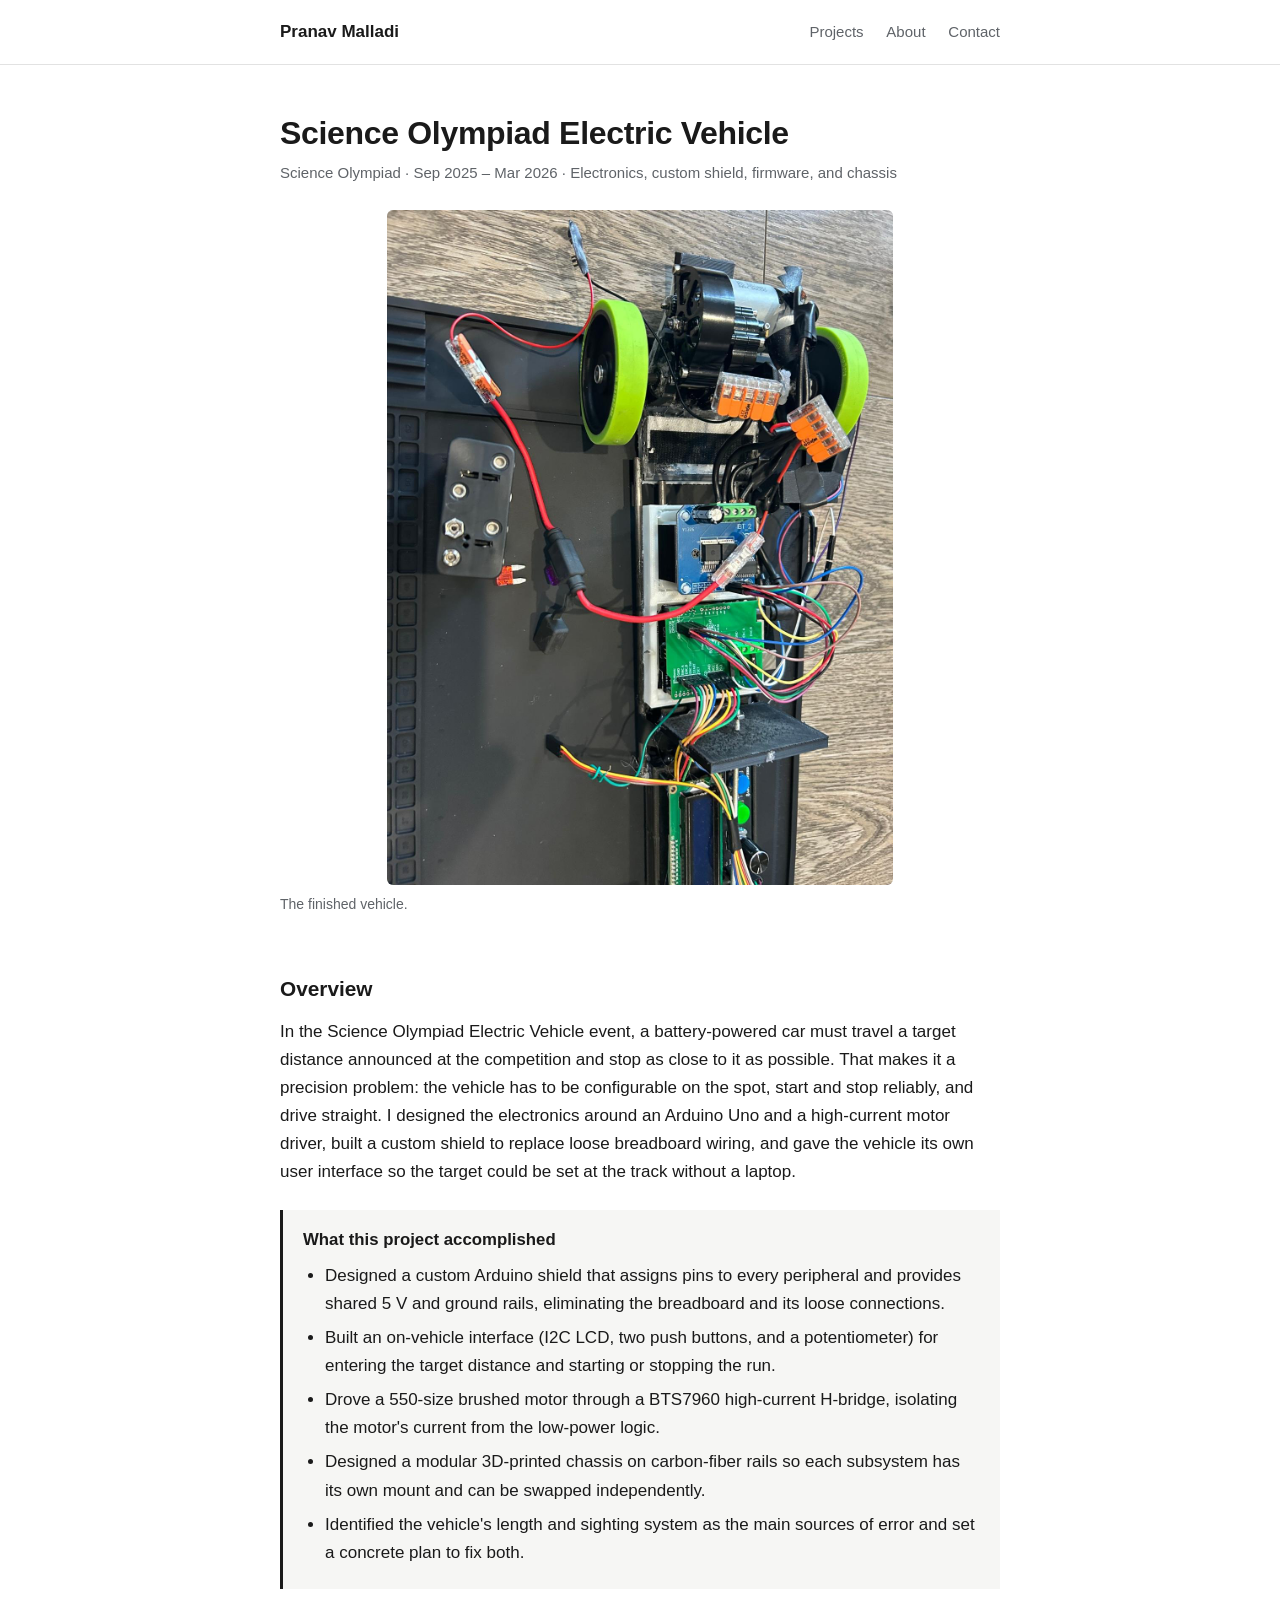
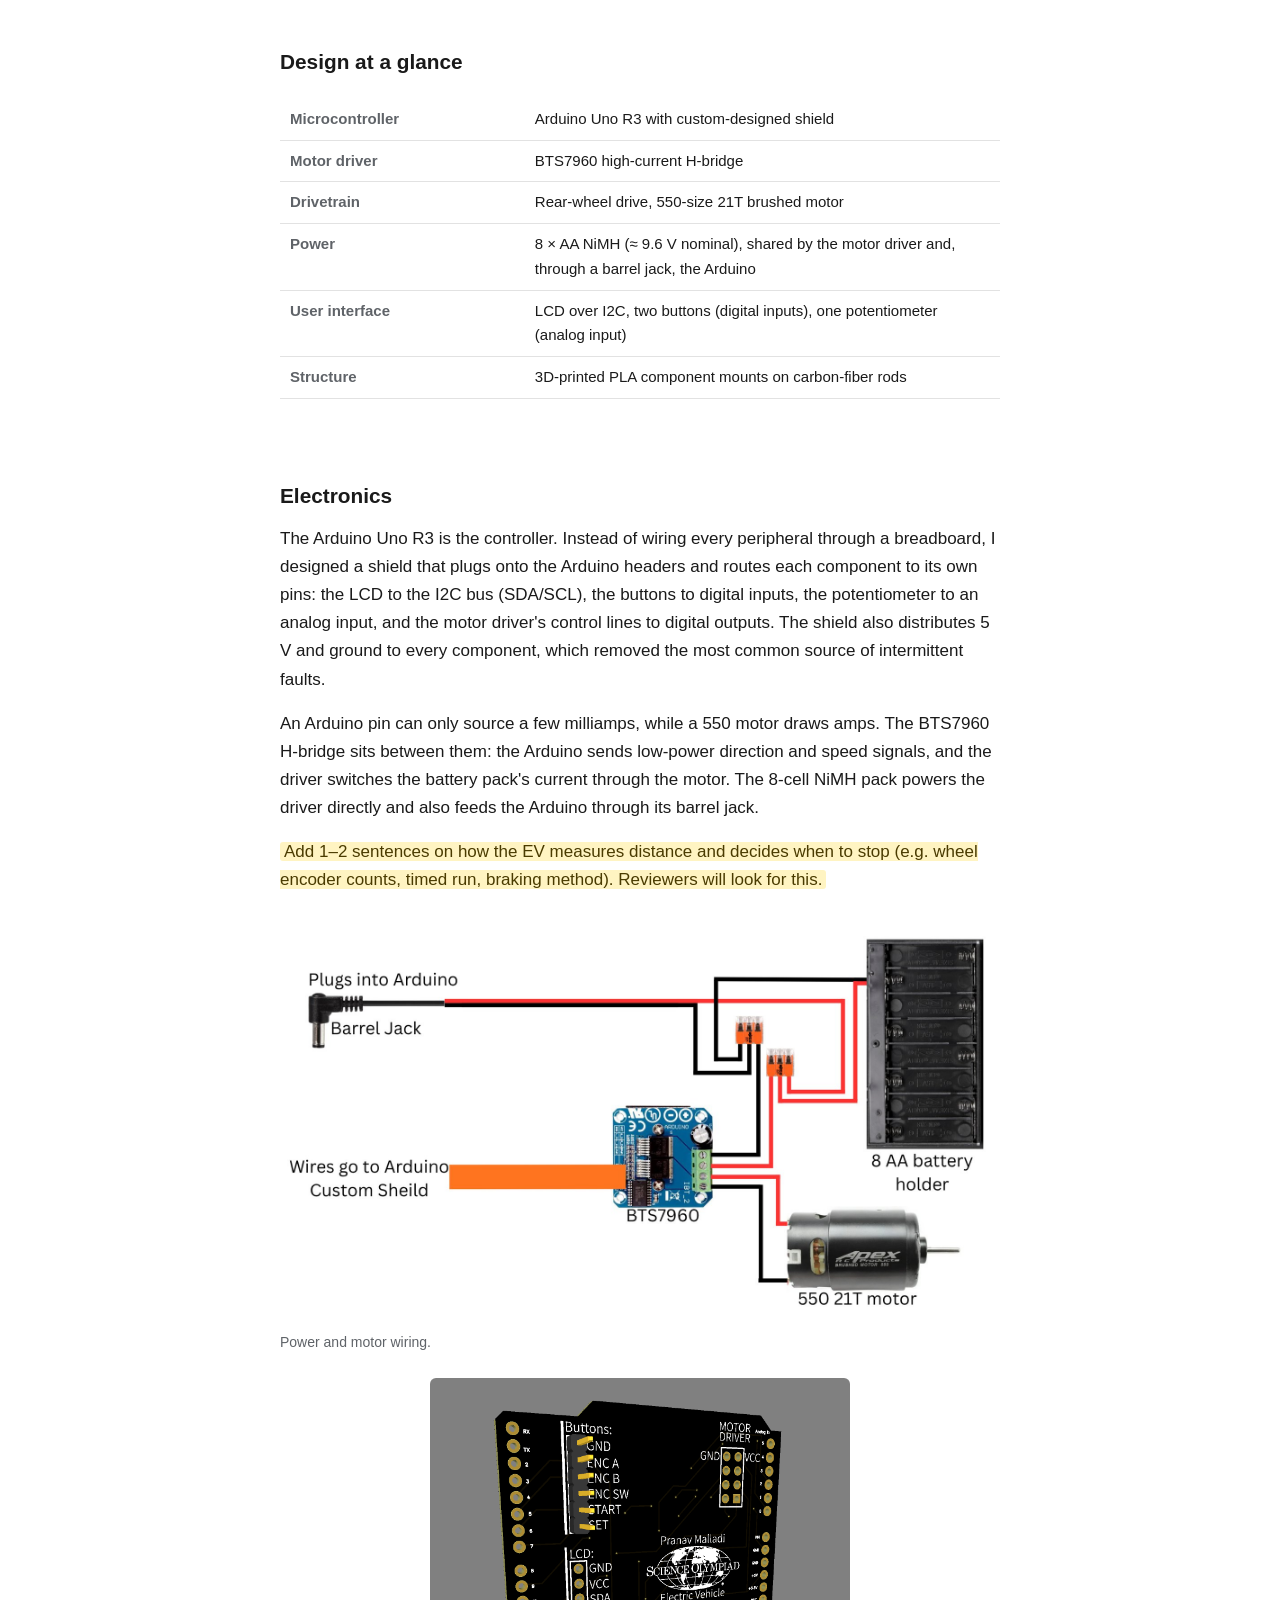
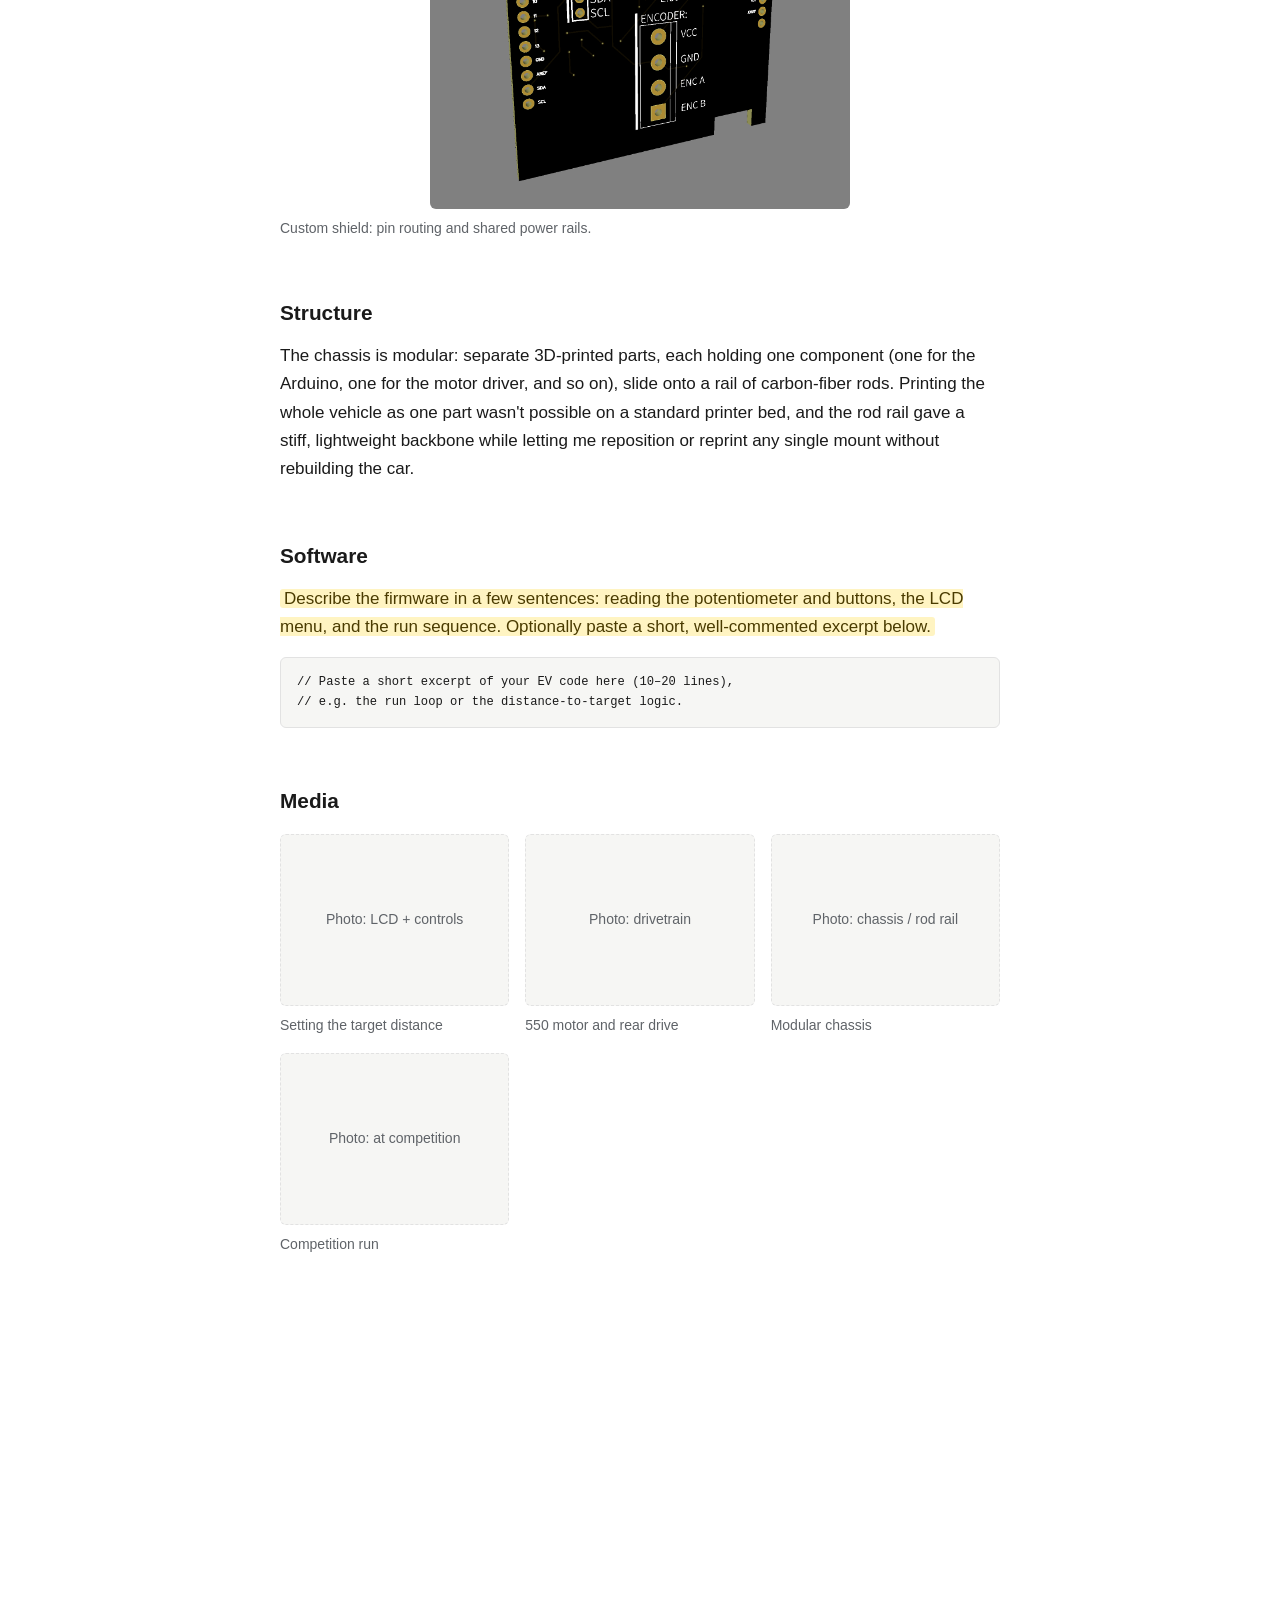
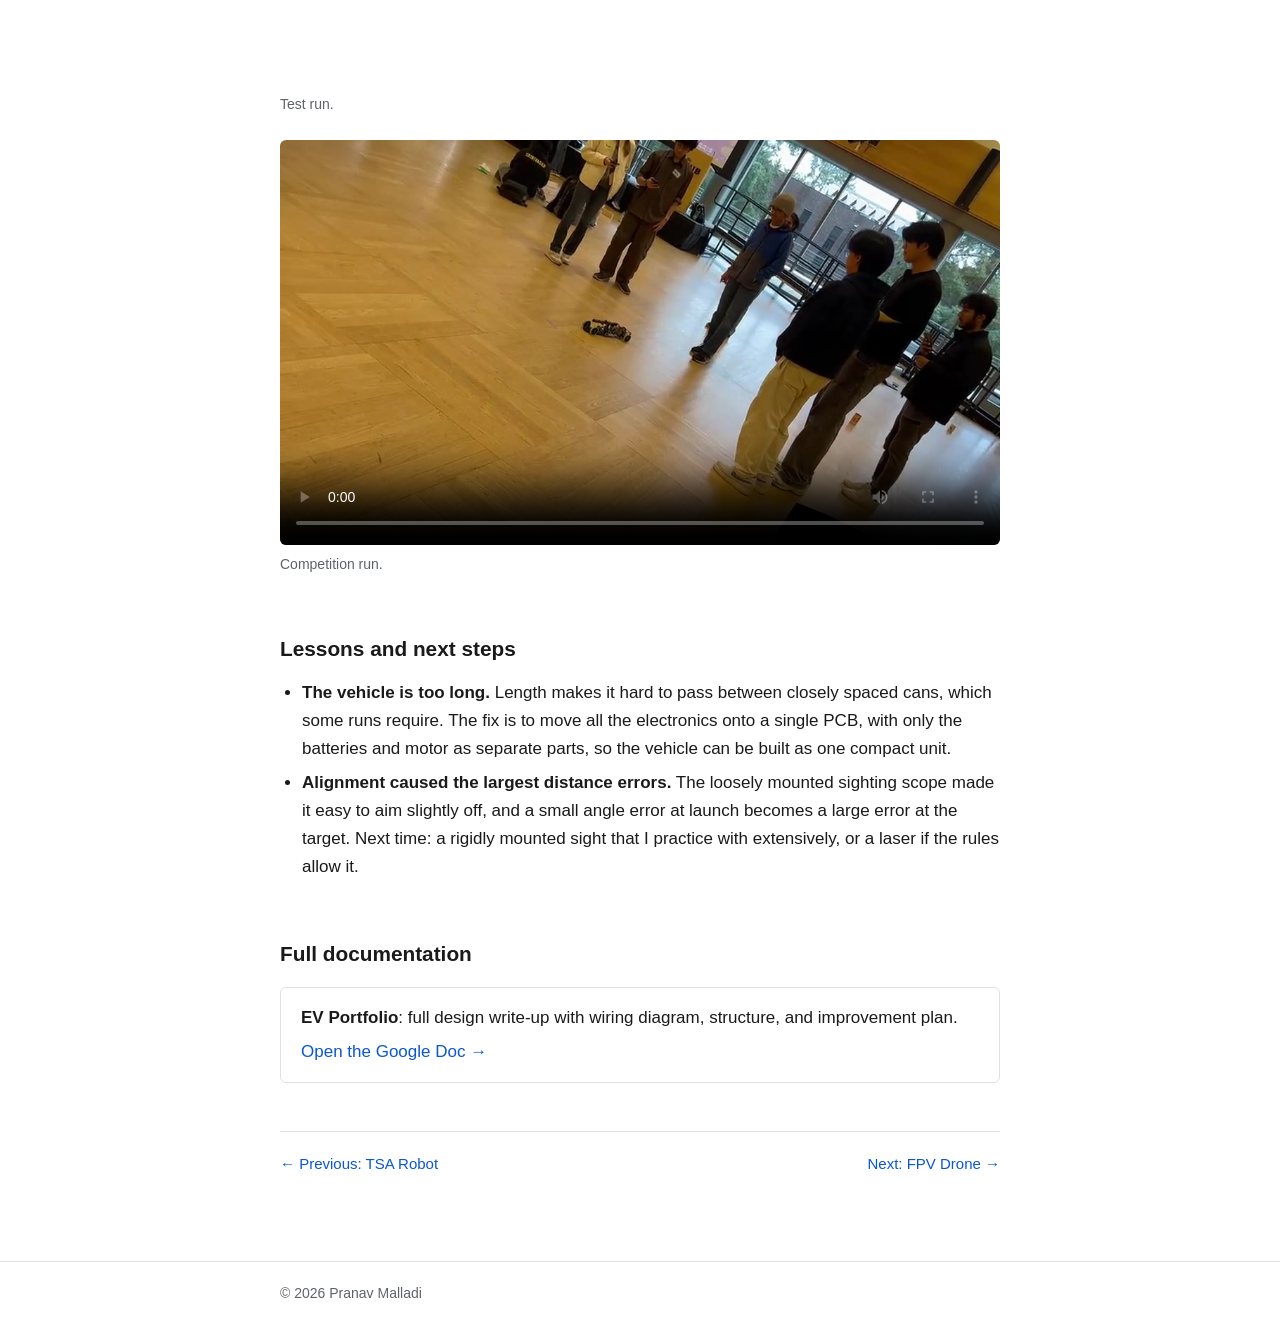
==== commit 70ec1a41: "Add competition run video to EV page" ====
--- a/electric-vehicle.html
+++ b/electric-vehicle.html
@@ -124,6 +124,11 @@
     <figcaption>Test run.</figcaption>
   </figure>
 
+  <figure>
+    <video src="assets/ev-run.mp4" poster="assets/ev-run-poster.jpg" controls playsinline preload="metadata"></video>
+    <figcaption>Competition run.</figcaption>
+  </figure>
+
   <h2>Lessons and next steps</h2>
   <ul>
     <li><strong>The vehicle is too long.</strong> Length makes it hard to pass between closely spaced
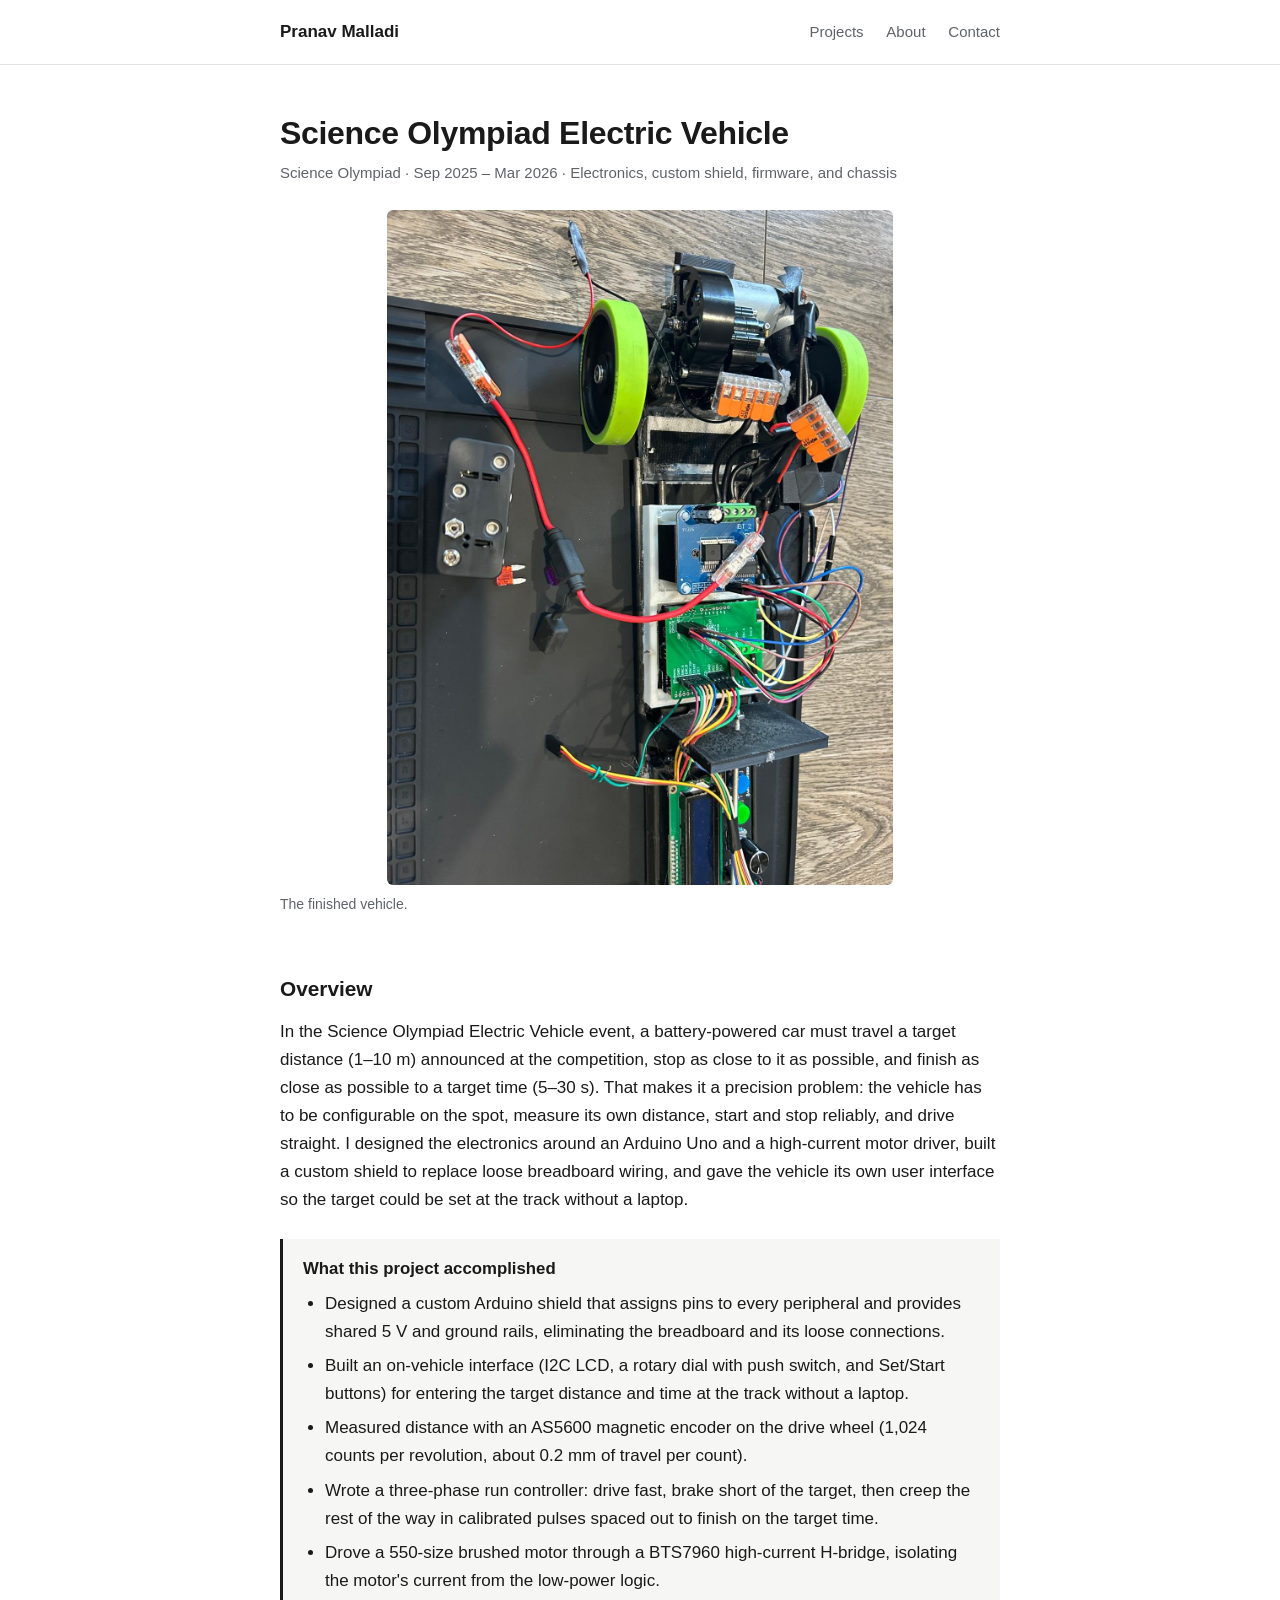
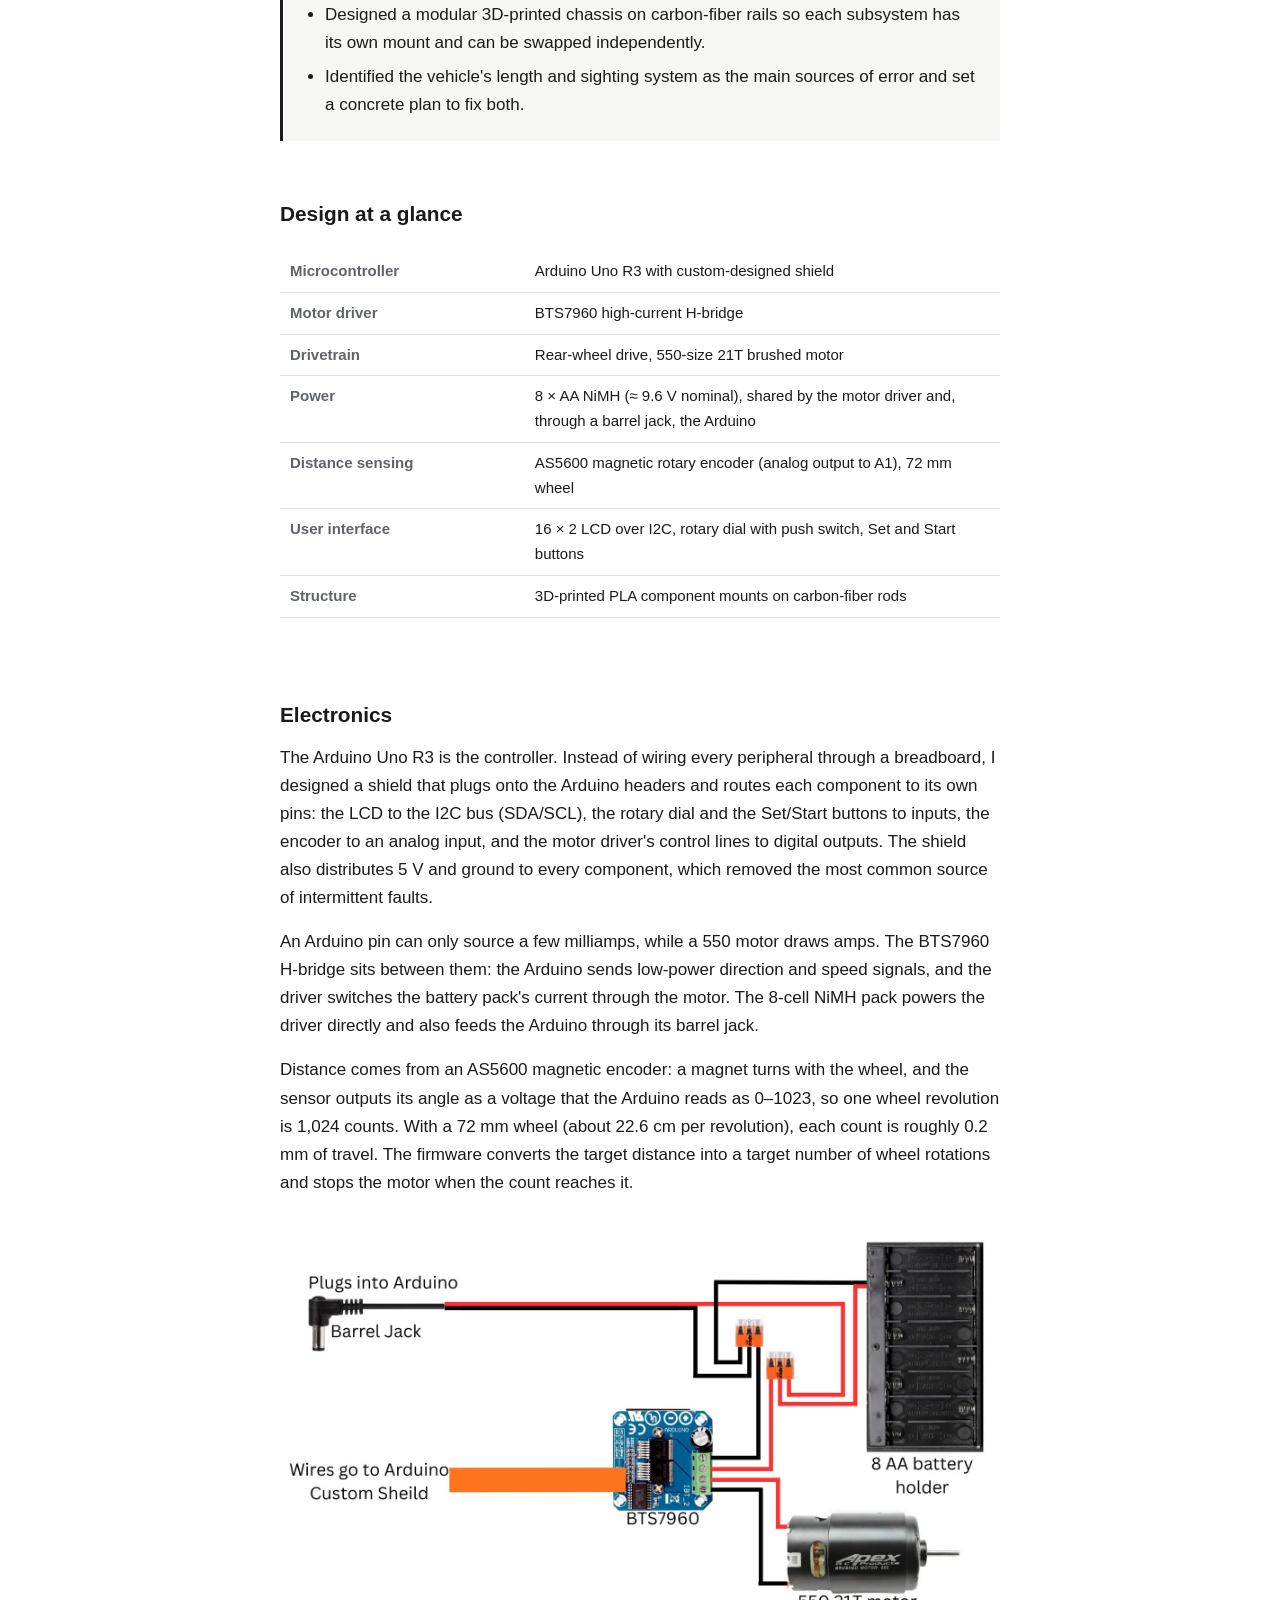
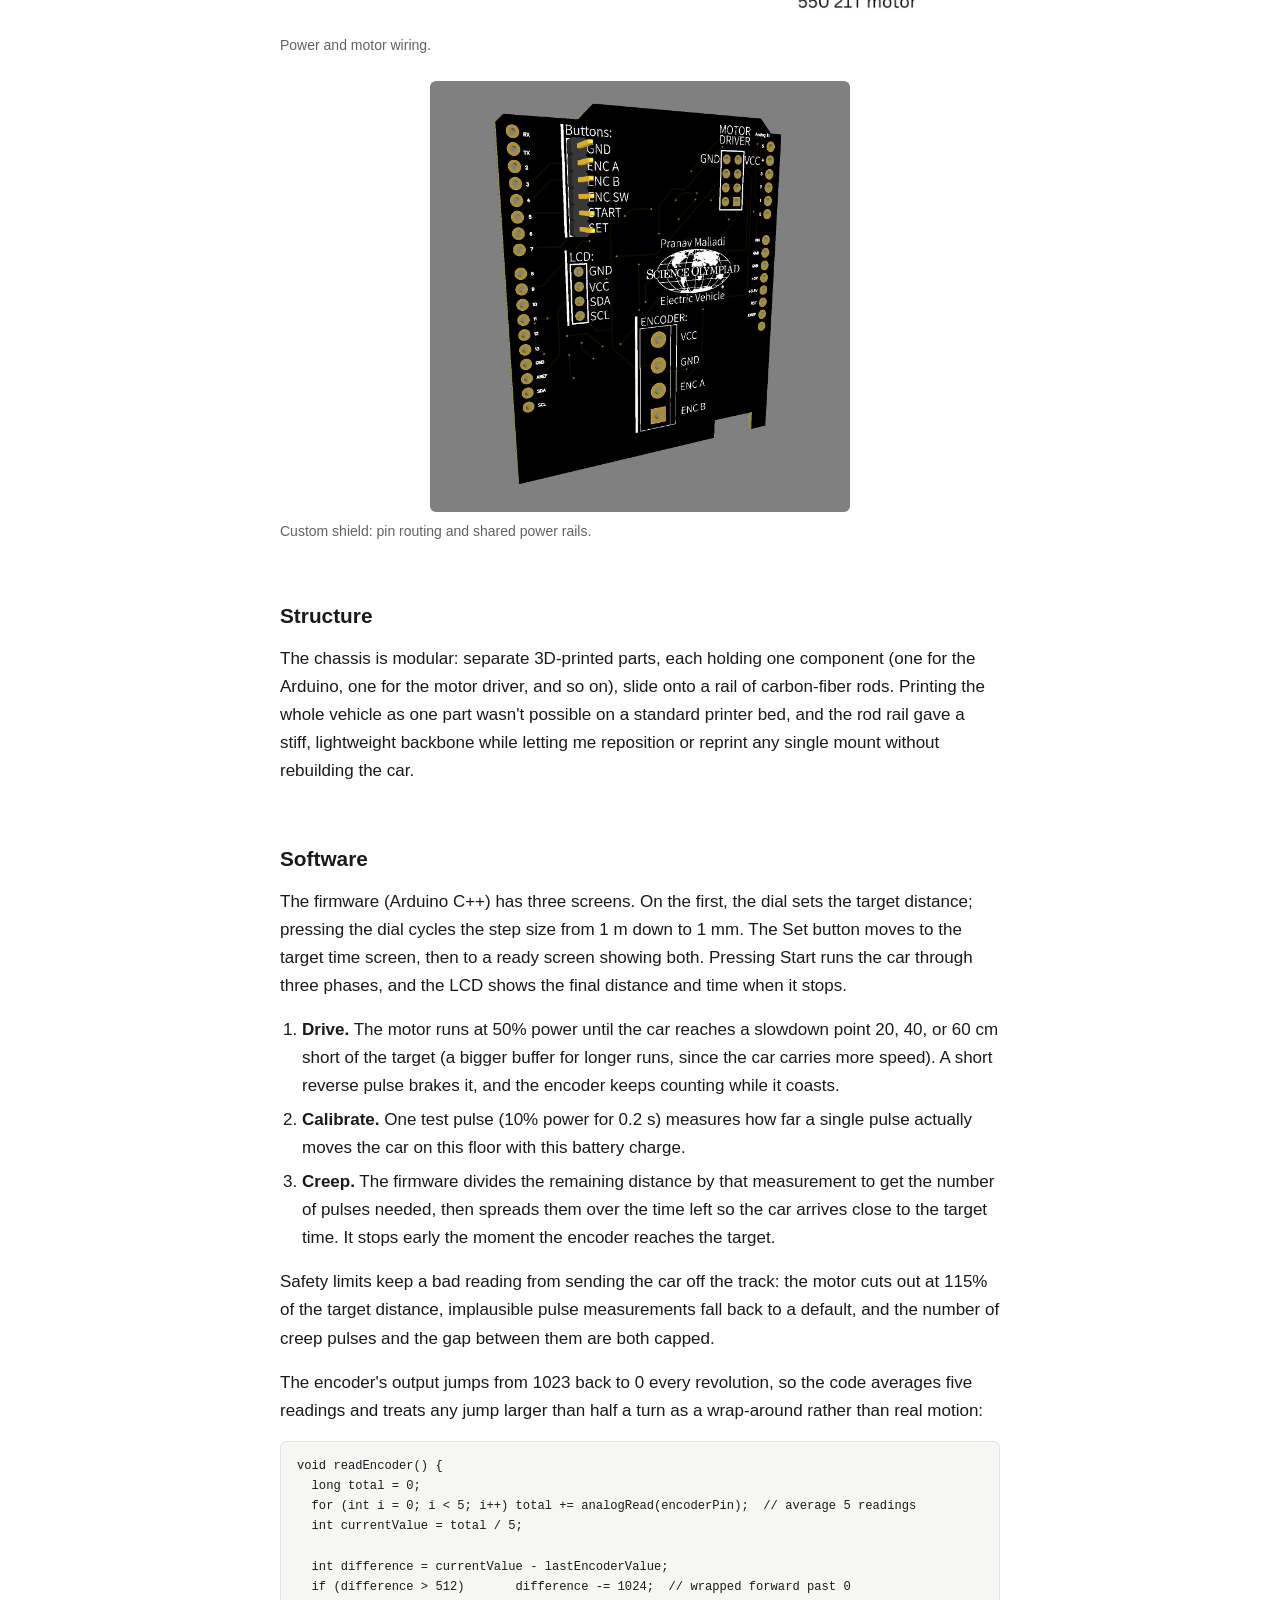
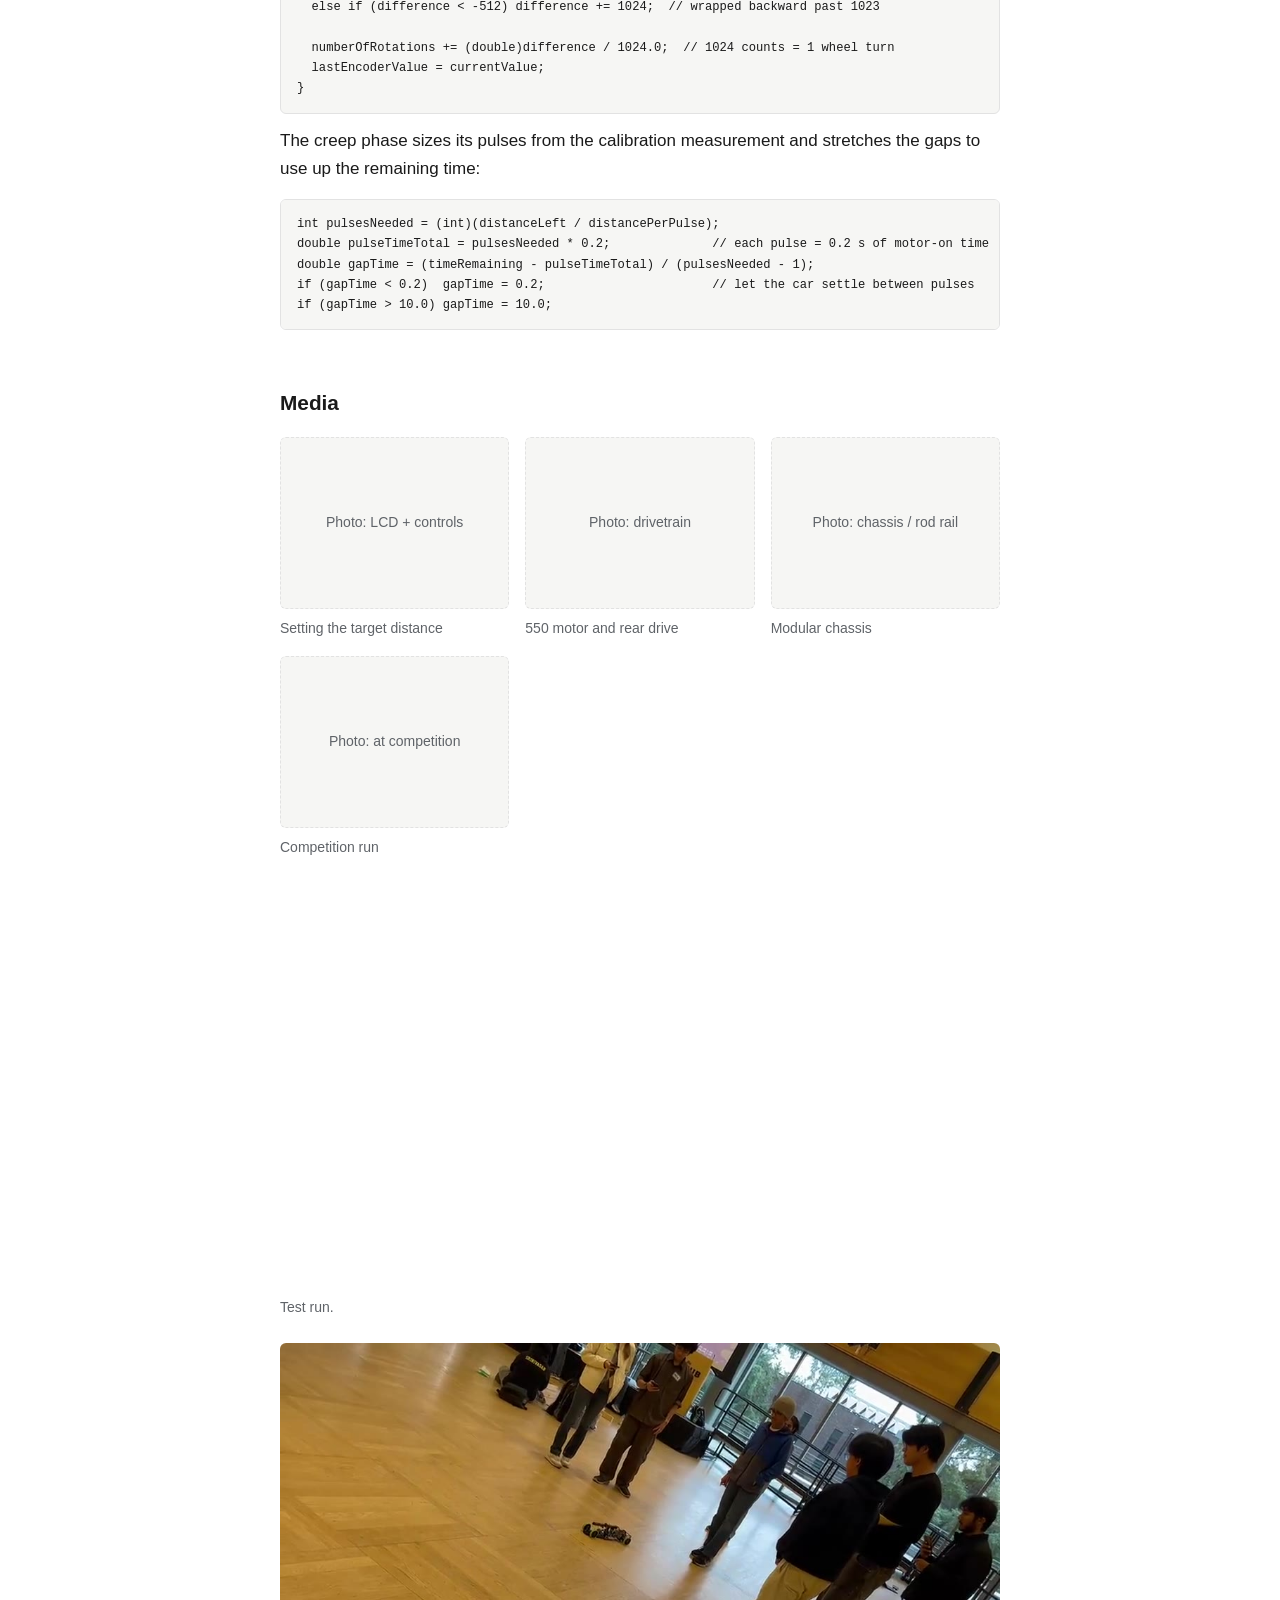
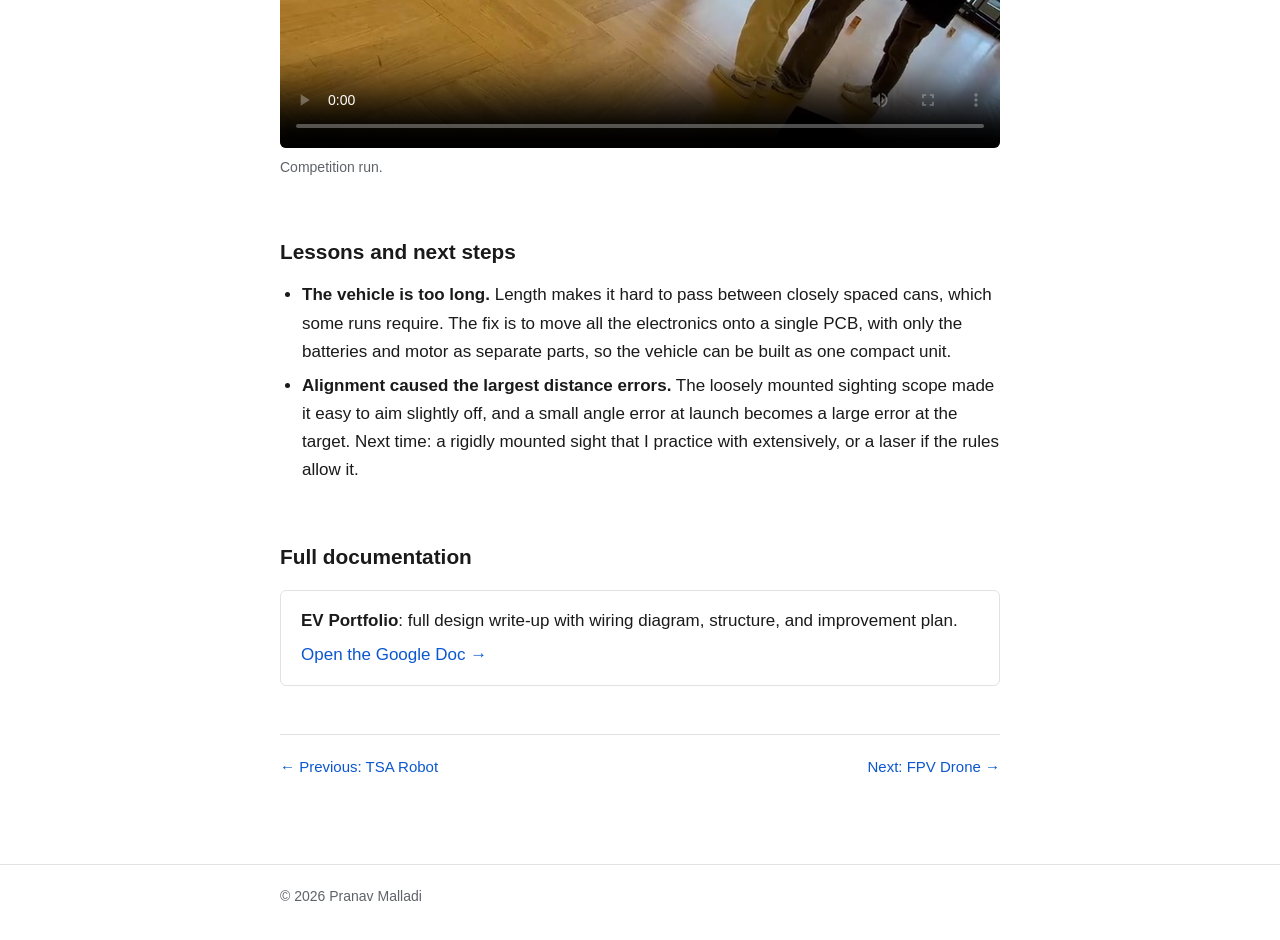
==== commit b9745db7: "Document EV encoder, controls, and firmware" ====
--- a/electric-vehicle.html
+++ b/electric-vehicle.html
@@ -33,8 +33,9 @@
   <h2>Overview</h2>
   <p>
     In the Science Olympiad Electric Vehicle event, a battery-powered car must travel a target
-    distance announced at the competition and stop as close to it as possible. That makes it a
-    precision problem: the vehicle has to be configurable on the spot, start and stop reliably, and
+    distance (1–10 m) announced at the competition, stop as close to it as possible, and finish
+    as close as possible to a target time (5–30 s). That makes it a precision problem: the vehicle
+    has to be configurable on the spot, measure its own distance, start and stop reliably, and
     drive straight. I designed the electronics around an Arduino Uno and a high-current motor
     driver, built a custom shield to replace loose breadboard wiring, and gave the vehicle its own
     user interface so the target could be set at the track without a laptop.
@@ -44,7 +45,9 @@
     <h3>What this project accomplished</h3>
     <ul>
       <li>Designed a custom Arduino shield that assigns pins to every peripheral and provides shared 5 V and ground rails, eliminating the breadboard and its loose connections.</li>
-      <li>Built an on-vehicle interface (I2C LCD, two push buttons, and a potentiometer) for entering the target distance and starting or stopping the run.</li>
+      <li>Built an on-vehicle interface (I2C LCD, a rotary dial with push switch, and Set/Start buttons) for entering the target distance and time at the track without a laptop.</li>
+      <li>Measured distance with an AS5600 magnetic encoder on the drive wheel (1,024 counts per revolution, about 0.2 mm of travel per count).</li>
+      <li>Wrote a three-phase run controller: drive fast, brake short of the target, then creep the rest of the way in calibrated pulses spaced out to finish on the target time.</li>
       <li>Drove a 550-size brushed motor through a BTS7960 high-current H-bridge, isolating the motor's current from the low-power logic.</li>
       <li>Designed a modular 3D-printed chassis on carbon-fiber rails so each subsystem has its own mount and can be swapped independently.</li>
       <li>Identified the vehicle's length and sighting system as the main sources of error and set a concrete plan to fix both.</li>
@@ -58,7 +61,8 @@
       <tr><th>Motor driver</th><td>BTS7960 high-current H-bridge</td></tr>
       <tr><th>Drivetrain</th><td>Rear-wheel drive, 550-size 21T brushed motor</td></tr>
       <tr><th>Power</th><td>8 × AA NiMH (≈ 9.6 V nominal), shared by the motor driver and, through a barrel jack, the Arduino</td></tr>
-      <tr><th>User interface</th><td>LCD over I2C, two buttons (digital inputs), one potentiometer (analog input)</td></tr>
+      <tr><th>Distance sensing</th><td>AS5600 magnetic rotary encoder (analog output to A1), 72 mm wheel</td></tr>
+      <tr><th>User interface</th><td>16 × 2 LCD over I2C, rotary dial with push switch, Set and Start buttons</td></tr>
       <tr><th>Structure</th><td>3D-printed PLA component mounts on carbon-fiber rods</td></tr>
     </table>
   </div>
@@ -67,8 +71,8 @@
   <p>
     The Arduino Uno R3 is the controller. Instead of wiring every peripheral through a breadboard,
     I designed a shield that plugs onto the Arduino headers and routes each component to its own
-    pins: the LCD to the I2C bus (SDA/SCL), the buttons to digital inputs, the potentiometer to an
-    analog input, and the motor driver's control lines to digital outputs. The shield also
+    pins: the LCD to the I2C bus (SDA/SCL), the rotary dial and the Set/Start buttons to inputs,
+    the encoder to an analog input, and the motor driver's control lines to digital outputs. The shield also
     distributes 5 V and ground to every component, which removed the most common source of
     intermittent faults.
   </p>
@@ -79,7 +83,11 @@
     driver directly and also feeds the Arduino through its barrel jack.
   </p>
   <p>
-    <span class="todo">Add 1–2 sentences on how the EV measures distance and decides when to stop (e.g. wheel encoder counts, timed run, braking method). Reviewers will look for this.</span>
+    Distance comes from an AS5600 magnetic encoder: a magnet turns with the wheel, and the sensor
+    outputs its angle as a voltage that the Arduino reads as 0–1023, so one wheel revolution is
+    1,024 counts. With a 72 mm wheel (about 22.6 cm per revolution), each count is roughly 0.2 mm of
+    travel. The firmware converts the target distance into a target number of wheel rotations and
+    stops the motor when the count reaches it.
   </p>
 
   <figure>
@@ -103,10 +111,51 @@
 
   <h2>Software</h2>
   <p>
-    <span class="todo">Describe the firmware in a few sentences: reading the potentiometer and buttons, the LCD menu, and the run sequence. Optionally paste a short, well-commented excerpt below.</span>
-  </p>
-<pre><code>// Paste a short excerpt of your EV code here (10–20 lines),
-// e.g. the run loop or the distance-to-target logic.</code></pre>
+    The firmware (Arduino C++) has three screens. On the first, the dial sets the target distance;
+    pressing the dial cycles the step size from 1 m down to 1 mm. The Set button moves to the target
+    time screen, then to a ready screen showing both. Pressing Start runs the car through three
+    phases, and the LCD shows the final distance and time when it stops.
+  </p>
+  <ol>
+    <li><strong>Drive.</strong> The motor runs at 50% power until the car reaches a slowdown point
+      20, 40, or 60 cm short of the target (a bigger buffer for longer runs, since the car carries
+      more speed). A short reverse pulse brakes it, and the encoder keeps counting while it coasts.</li>
+    <li><strong>Calibrate.</strong> One test pulse (10% power for 0.2 s) measures how far a single
+      pulse actually moves the car on this floor with this battery charge.</li>
+    <li><strong>Creep.</strong> The firmware divides the remaining distance by that measurement to
+      get the number of pulses needed, then spreads them over the time left so the car arrives close
+      to the target time. It stops early the moment the encoder reaches the target.</li>
+  </ol>
+  <p>
+    Safety limits keep a bad reading from sending the car off the track: the motor cuts out at 115%
+    of the target distance, implausible pulse measurements fall back to a default, and the number
+    of creep pulses and the gap between them are both capped.
+  </p>
+  <p>
+    The encoder's output jumps from 1023 back to 0 every revolution, so the code averages five
+    readings and treats any jump larger than half a turn as a wrap-around rather than real motion:
+  </p>
+<pre><code>void readEncoder() {
+  long total = 0;
+  for (int i = 0; i &lt; 5; i++) total += analogRead(encoderPin);  // average 5 readings
+  int currentValue = total / 5;
+
+  int difference = currentValue - lastEncoderValue;
+  if (difference &gt; 512)       difference -= 1024;  // wrapped forward past 0
+  else if (difference &lt; -512) difference += 1024;  // wrapped backward past 1023
+
+  numberOfRotations += (double)difference / 1024.0;  // 1024 counts = 1 wheel turn
+  lastEncoderValue = currentValue;
+}</code></pre>
+  <p>
+    The creep phase sizes its pulses from the calibration measurement and stretches the gaps to use
+    up the remaining time:
+  </p>
+<pre><code>int pulsesNeeded = (int)(distanceLeft / distancePerPulse);
+double pulseTimeTotal = pulsesNeeded * 0.2;              // each pulse = 0.2 s of motor-on time
+double gapTime = (timeRemaining - pulseTimeTotal) / (pulsesNeeded - 1);
+if (gapTime &lt; 0.2)  gapTime = 0.2;                       // let the car settle between pulses
+if (gapTime &gt; 10.0) gapTime = 10.0;</code></pre>
 
   <h2>Media</h2>
   <!-- Replace each placeholder div with an <img> tag, e.g.
